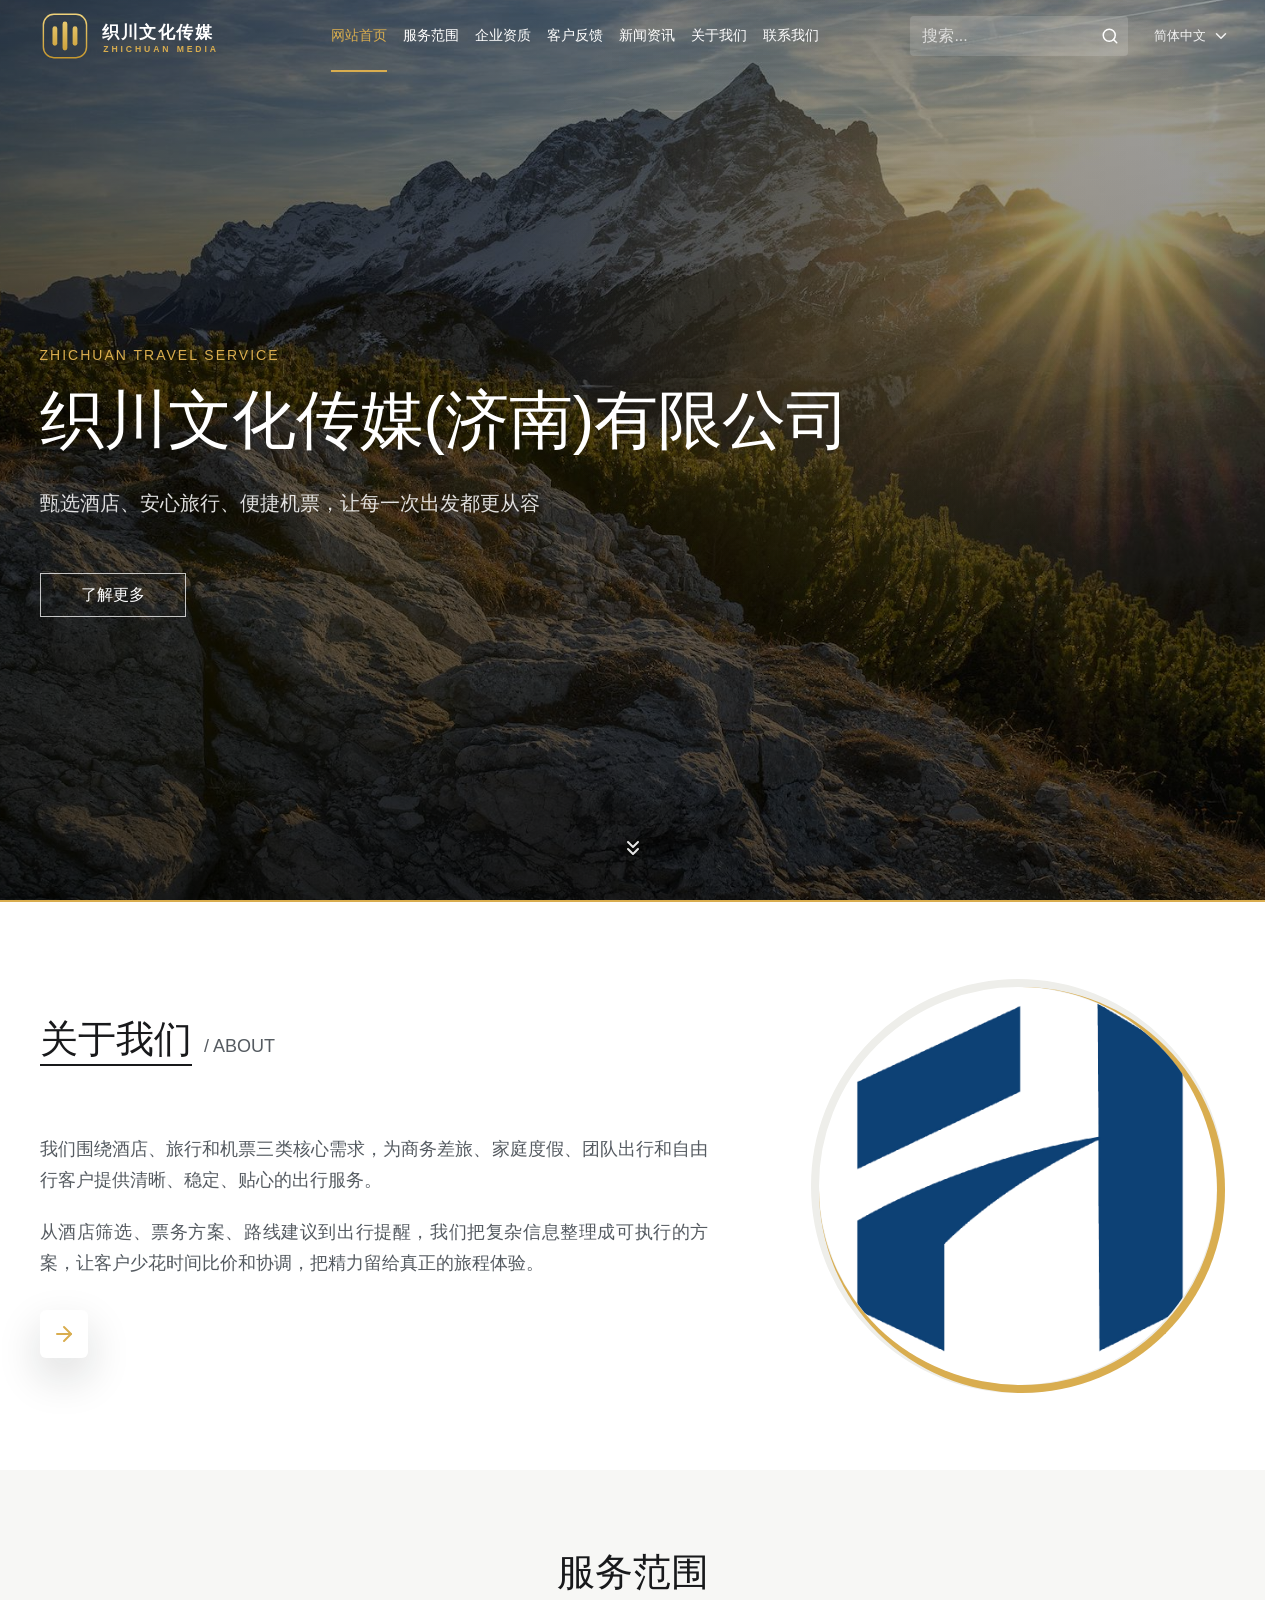
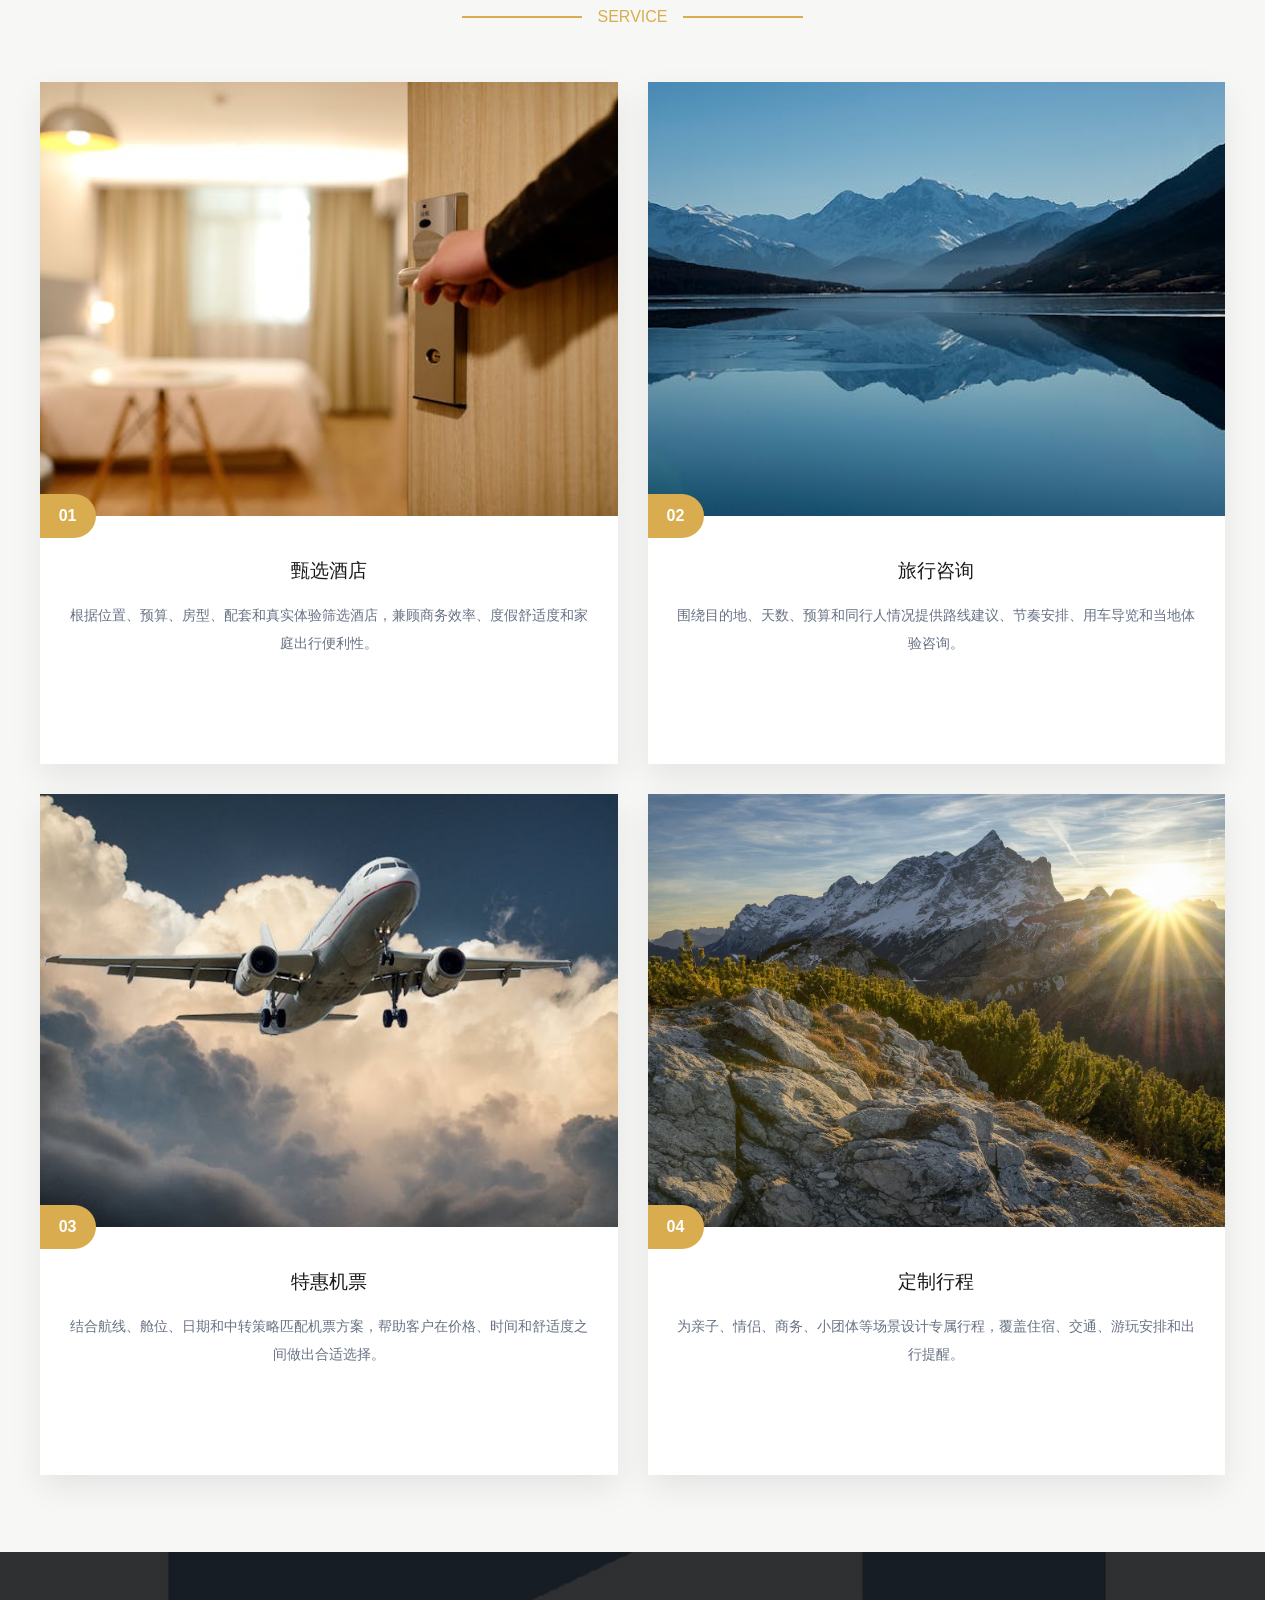
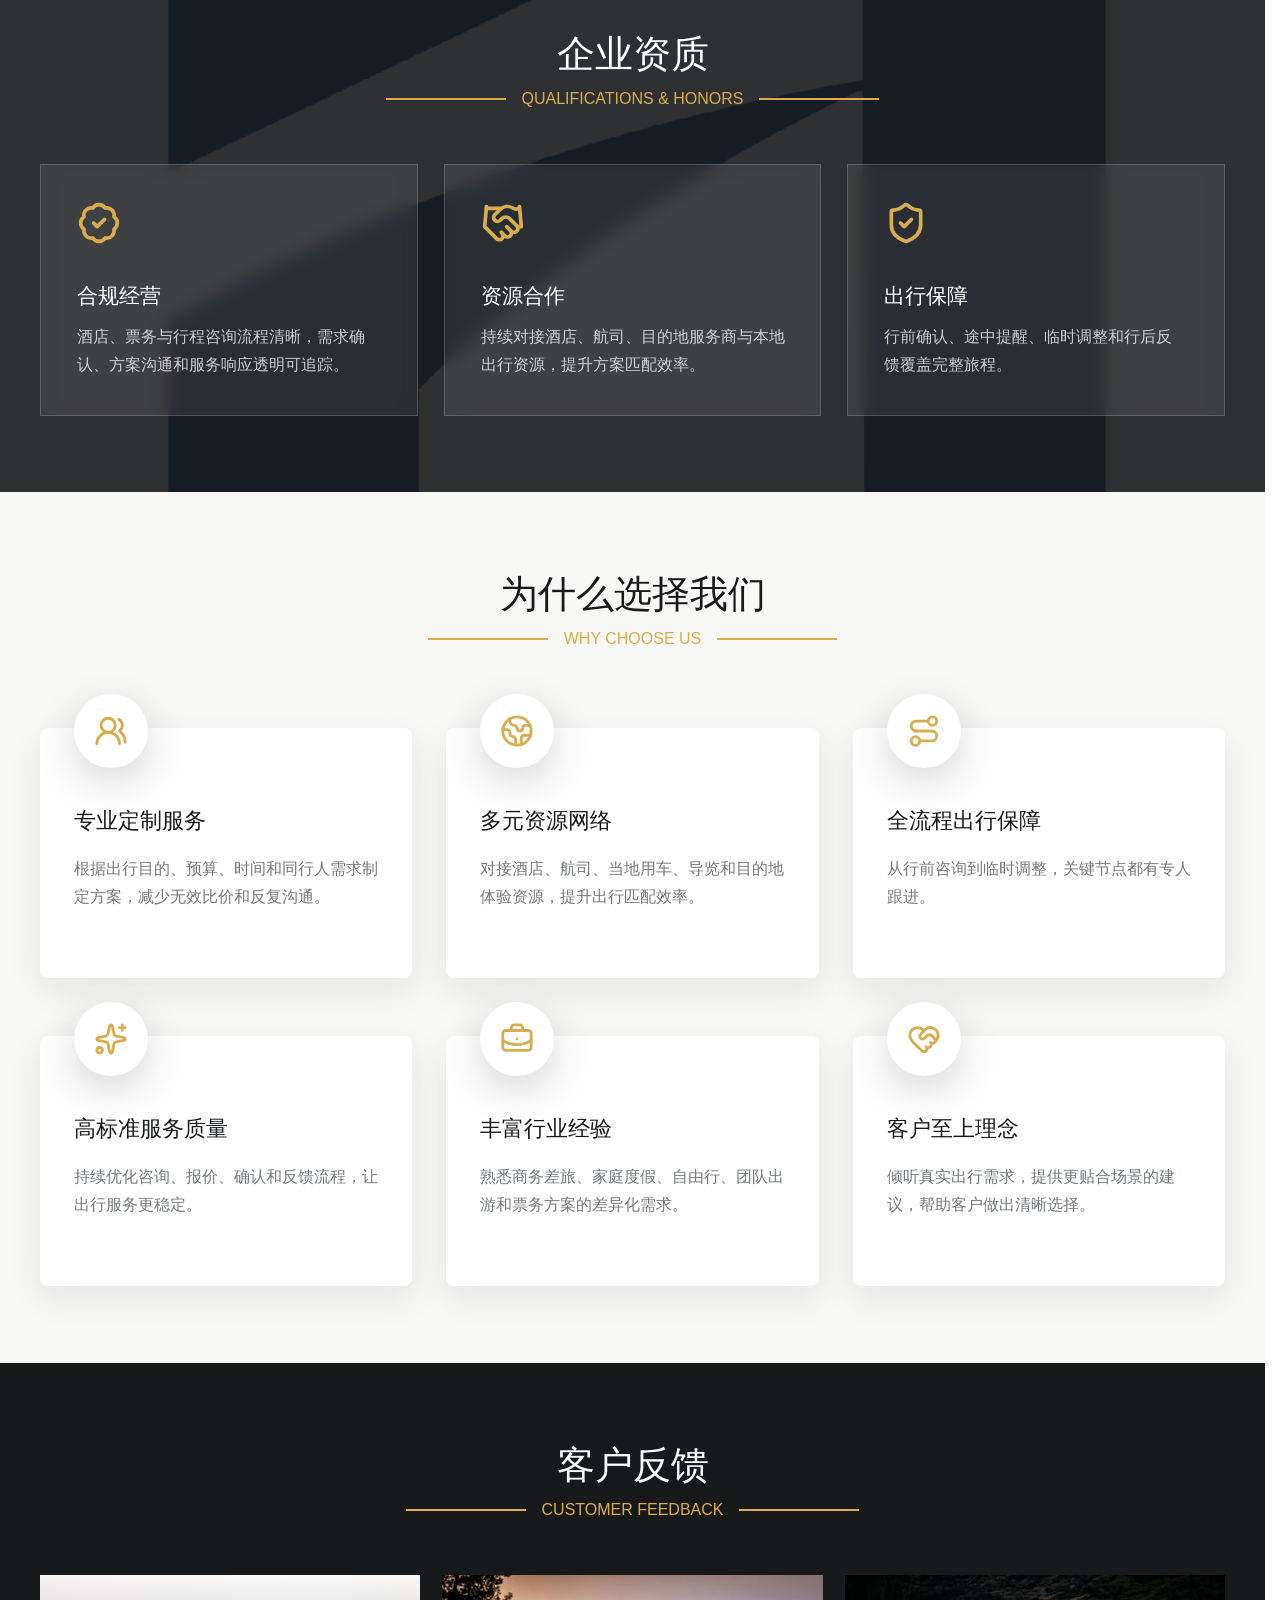
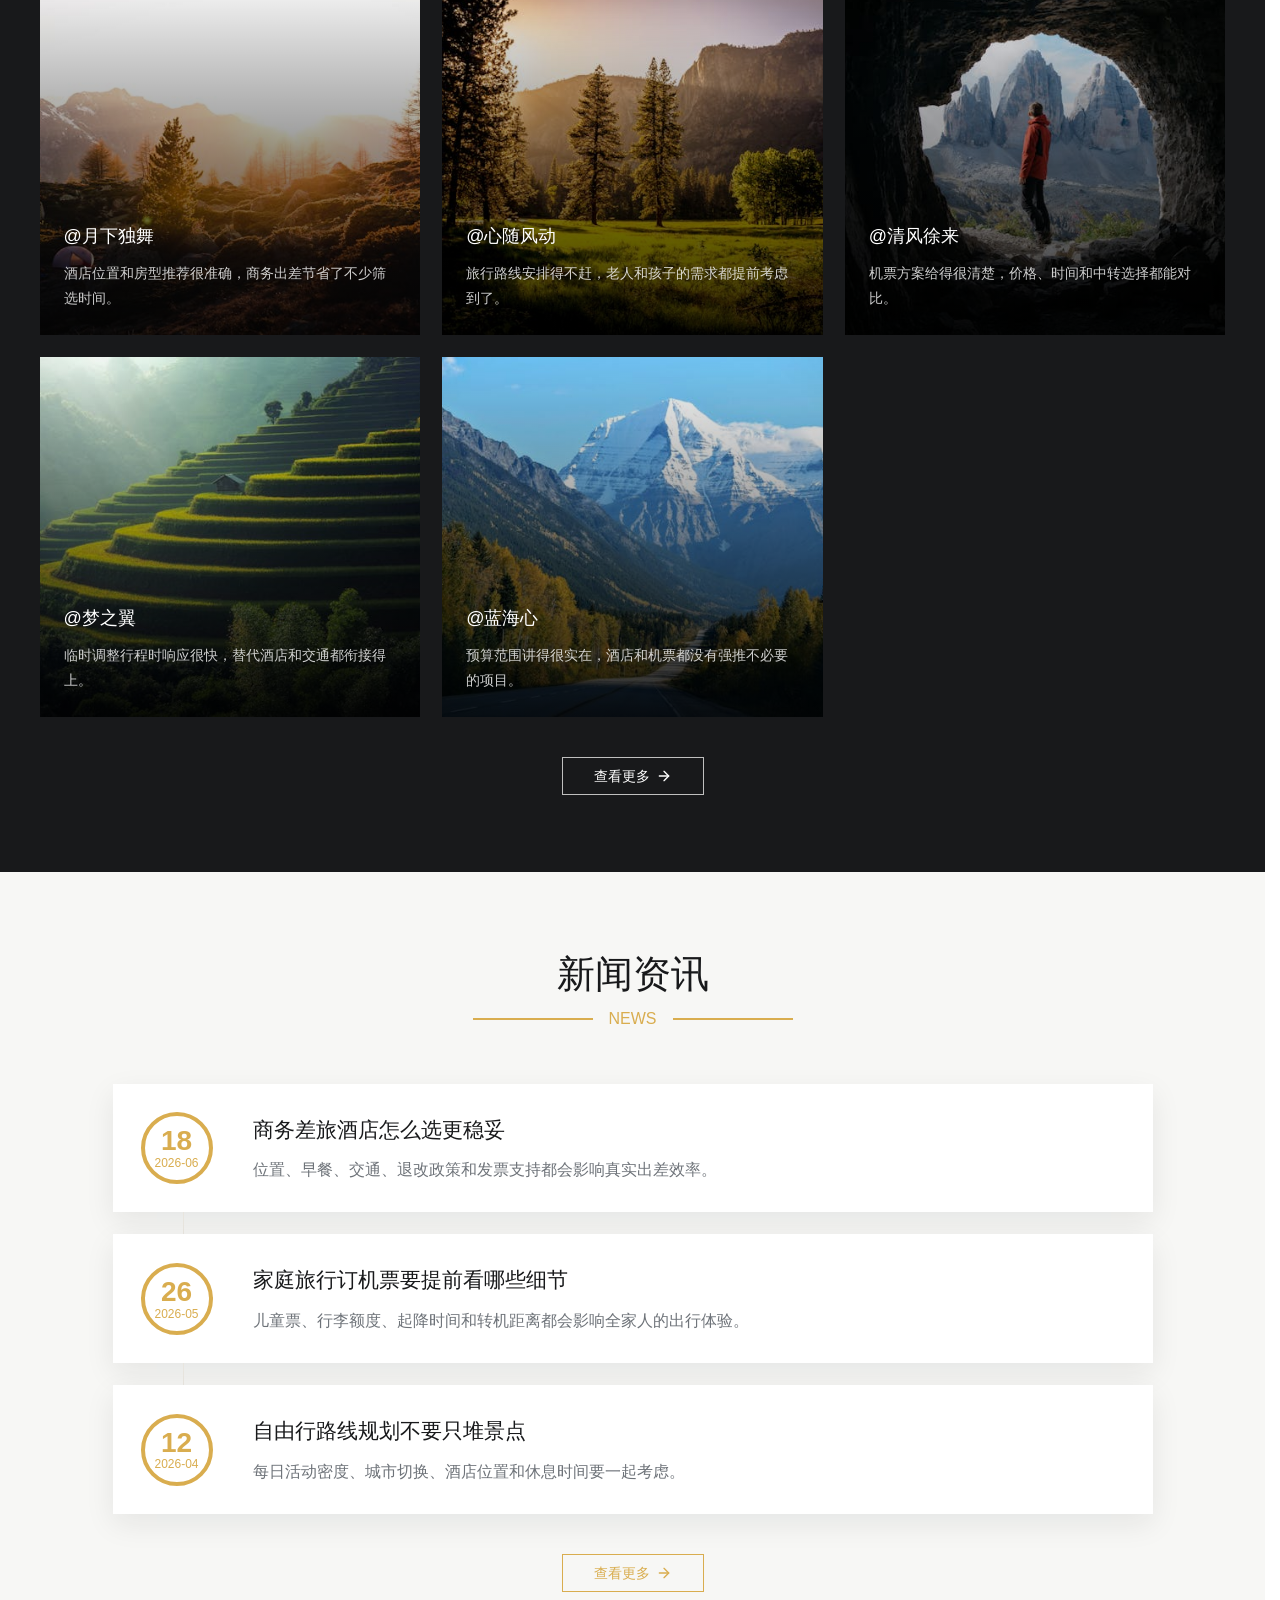
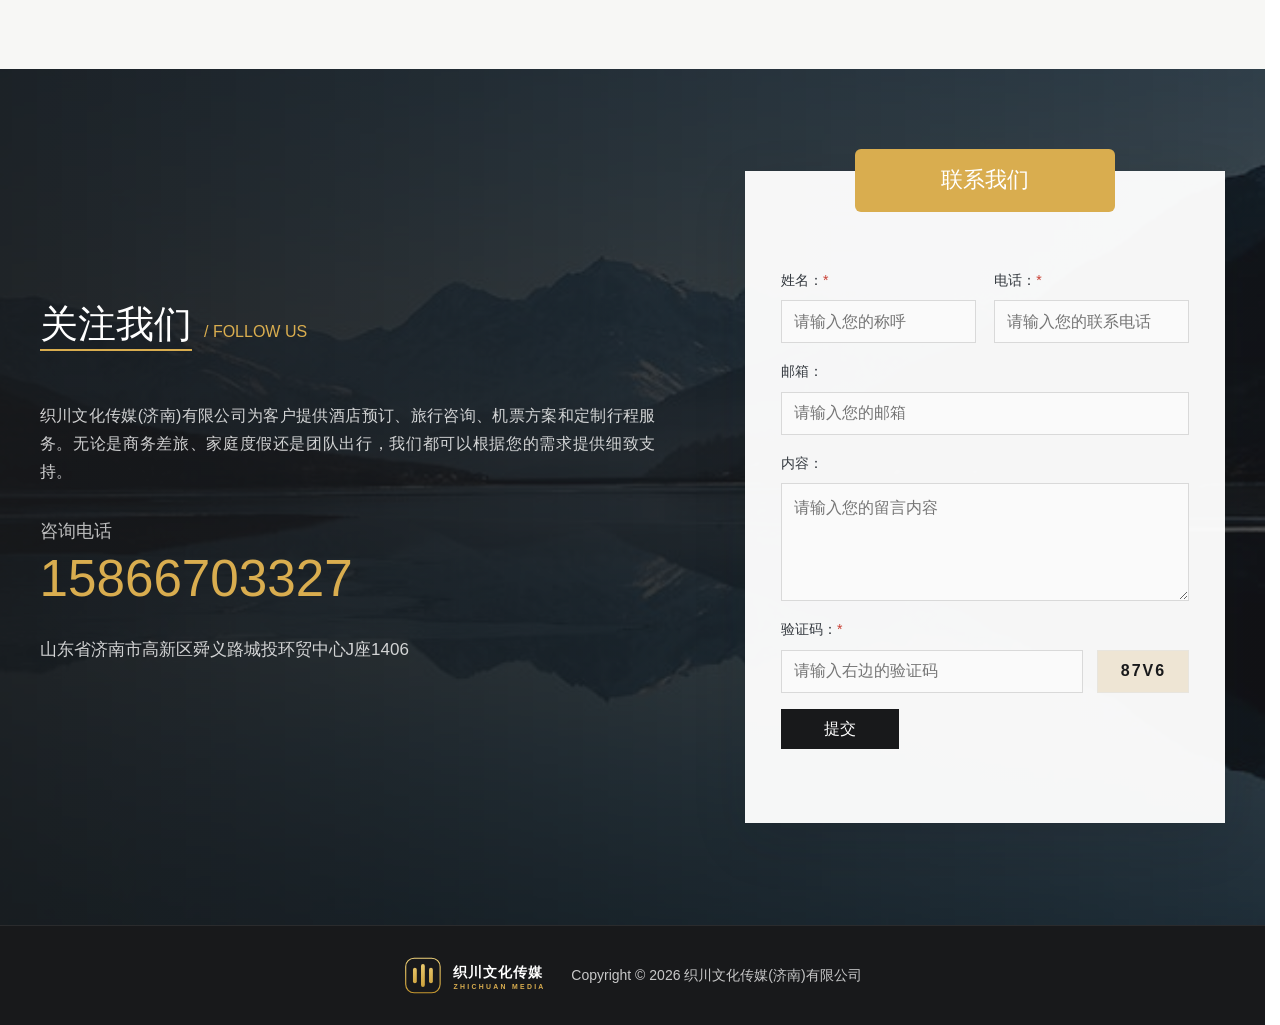
==== index.html @ e94e4790 "Deploy static travel site" ====
<!doctype html>
<html lang="zh-CN">
  <head>
    <meta charset="utf-8" />
    <meta name="viewport" content="width=device-width, initial-scale=1" />
    <title>织川文化传媒(济南)有限公司</title>
    <meta
      name="description"
      content="织川文化传媒(济南)有限公司静态展示页面，提供酒店预订、旅行咨询、机票服务和定制行程。"
    />    <link rel="icon" href="data:," />
    <link rel="stylesheet" href="styles.css" />
    <script src="assets/js/lucide.min.js" defer></script>
    <script src="i18n.js" defer></script>
    <script src="script.js" defer></script>
  </head>
  <body data-page="home">
    <header class="site-header" data-header>
      <div class="header-inner">
        <a class="brand" href="index.html" aria-label="织川文化传媒首页">
          <img class="brand-logo" src="logo.svg" alt="织川文化传媒" />
        </a>

        <button class="menu-toggle" type="button" aria-label="打开导航" aria-expanded="false" data-menu-toggle>
          <i data-lucide="menu"></i>
        </button>

        <nav class="primary-nav" data-nav>
          <a href="index.html" data-page-link="home">网站首页</a>
          <a href="service.html" data-page-link="service">服务范围</a>
          <a href="qualifications.html" data-page-link="qualifications">企业资质</a>
          <a href="feedback.html" data-page-link="feedback">客户反馈</a>
          <a href="news.html" data-page-link="news">新闻资讯</a>
          <a href="about.html" data-page-link="about">关于我们</a>
          <a href="contact.html" data-page-link="contact">联系我们</a>
        </nav>

        <form class="search-form" role="search">
          <input type="search" placeholder="搜索..." aria-label="搜索关键词" />
          <button type="submit" aria-label="搜索"><i data-lucide="search"></i></button>
        </form>

        <button class="language" type="button" aria-label="语言">
          <span>简体中文</span>
          <i data-lucide="chevron-down"></i>
        </button>
      </div>
    </header>

    <main id="top">
      <section class="hero" aria-label="织川文化传媒(济南)有限公司">
        <div class="hero-media"></div>
        <div class="hero-overlay"></div>
        <div class="hero-content">
          <p class="eyebrow">ZHICHUAN TRAVEL SERVICE</p>
          <h1>织川文化传媒(济南)有限公司</h1>
          <p class="hero-copy">甄选酒店、安心旅行、便捷机票，让每一次出发都更从容</p>
          <a class="hero-cta" href="about.html">了解更多</a>
        </div>
        <a class="scroll-cue" href="#about" aria-label="继续浏览"><i data-lucide="chevrons-down"></i></a>
      </section>

      <section class="section about-section" id="about">
        <div class="section-inner about-grid">
          <div class="about-copy reveal">
            <div class="section-title align-left">
              <h2>关于我们</h2>
              <p>/ ABOUT</p>
            </div>
            <p>
              我们围绕酒店、旅行和机票三类核心需求，为商务差旅、家庭度假、团队出行和自由行客户提供清晰、稳定、贴心的出行服务。
            </p>
            <p>
              从酒店筛选、票务方案、路线建议到出行提醒，我们把复杂信息整理成可执行的方案，让客户少花时间比价和协调，把精力留给真正的旅程体验。
            </p>
            <a class="round-link" href="about.html" aria-label="了解更多"><i data-lucide="arrow-right"></i></a>
          </div>
          <div class="about-image reveal">
            <img
              src="assets/img/about.png"
              alt="旅行目的地湖泊与山景"
            />
          </div>
        </div>
      </section>

      <section class="section service-section" id="service">
        <div class="section-inner">
          <div class="section-title reveal">
            <h2>服务范围</h2>
            <p><span>SERVICE</span></p>
          </div>

          <div class="service-grid">
            <article class="service-card reveal" data-href="service-hotel.html">
              <img
                src="assets/img/hotel.jpg"
                alt="高端酒店泳池"
              />
              <div class="service-body">
                <span>01</span>
                <h3>甄选酒店</h3>
                <p>根据位置、预算、房型、配套和真实体验筛选酒店，兼顾商务效率、度假舒适度和家庭出行便利性。</p>
              </div>
              <div class="service-hover">
                <strong>甄选酒店</strong>
                <em>了解更多</em>
              </div>
            </article>

            <article class="service-card reveal" data-href="service-travel.html">
              <img
                src="assets/img/travel.jpg"
                alt="公路旅行车辆与自然风光"
              />
              <div class="service-body">
                <span>02</span>
                <h3>旅行咨询</h3>
                <p>围绕目的地、天数、预算和同行人情况提供路线建议、节奏安排、用车导览和当地体验咨询。</p>
              </div>
              <div class="service-hover">
                <strong>旅行咨询</strong>
                <em>了解更多</em>
              </div>
            </article>

            <article class="service-card reveal" data-href="service-flight.html">
              <img
                src="assets/img/flight.jpg"
                alt="客机停靠机场"
              />
              <div class="service-body">
                <span>03</span>
                <h3>特惠机票</h3>
                <p>结合航线、舱位、日期和中转策略匹配机票方案，帮助客户在价格、时间和舒适度之间做出合适选择。</p>
              </div>
              <div class="service-hover">
                <strong>特惠机票</strong>
                <em>了解更多</em>
              </div>
            </article>

            <article class="service-card reveal" data-href="service-custom.html">
              <img
                src="assets/img/hero.jpg"
                alt="海岛度假海岸"
              />
              <div class="service-body">
                <span>04</span>
                <h3>定制行程</h3>
                <p>为亲子、情侣、商务、小团体等场景设计专属行程，覆盖住宿、交通、游玩安排和出行提醒。</p>
              </div>
              <div class="service-hover">
                <strong>定制行程</strong>
                <em>了解更多</em>
              </div>
            </article>
          </div>
        </div>
      </section>

      <section class="section honor-section" id="honor">
        <div class="section-inner">
          <div class="section-title reveal">
            <h2>企业资质</h2>
            <p><span>Qualifications & Honors</span></p>
          </div>
          <div class="honor-grid">
            <article class="honor-item reveal">
              <i data-lucide="badge-check"></i>
              <h3>合规经营</h3>
              <p>酒店、票务与行程咨询流程清晰，需求确认、方案沟通和服务响应透明可追踪。</p>
            </article>
            <article class="honor-item reveal">
              <i data-lucide="handshake"></i>
              <h3>资源合作</h3>
              <p>持续对接酒店、航司、目的地服务商与本地出行资源，提升方案匹配效率。</p>
            </article>
            <article class="honor-item reveal">
              <i data-lucide="shield-check"></i>
              <h3>出行保障</h3>
              <p>行前确认、途中提醒、临时调整和行后反馈覆盖完整旅程。</p>
            </article>
          </div>
        </div>
      </section>

      <section class="section why-section">
        <div class="section-inner">
          <div class="section-title reveal">
            <h2>为什么选择我们</h2>
            <p><span>WHY CHOOSE US</span></p>
          </div>

          <div class="why-grid">
            <article class="why-item reveal">
              <div class="why-icon"><i data-lucide="users-round"></i></div>
              <h3>专业定制服务</h3>
              <p>根据出行目的、预算、时间和同行人需求制定方案，减少无效比价和反复沟通。</p>
            </article>
            <article class="why-item reveal">
              <div class="why-icon"><i data-lucide="globe-2"></i></div>
              <h3>多元资源网络</h3>
              <p>对接酒店、航司、当地用车、导览和目的地体验资源，提升出行匹配效率。</p>
            </article>
            <article class="why-item reveal">
              <div class="why-icon"><i data-lucide="route"></i></div>
              <h3>全流程出行保障</h3>
              <p>从行前咨询到临时调整，关键节点都有专人跟进。</p>
            </article>
            <article class="why-item reveal">
              <div class="why-icon"><i data-lucide="sparkles"></i></div>
              <h3>高标准服务质量</h3>
              <p>持续优化咨询、报价、确认和反馈流程，让出行服务更稳定。</p>
            </article>
            <article class="why-item reveal">
              <div class="why-icon"><i data-lucide="briefcase-business"></i></div>
              <h3>丰富行业经验</h3>
              <p>熟悉商务差旅、家庭度假、自由行、团队出游和票务方案的差异化需求。</p>
            </article>
            <article class="why-item reveal">
              <div class="why-icon"><i data-lucide="heart-handshake"></i></div>
              <h3>客户至上理念</h3>
              <p>倾听真实出行需求，提供更贴合场景的建议，帮助客户做出清晰选择。</p>
            </article>
          </div>
        </div>
      </section>

      <section class="section feedback-section" id="feedback">
        <div class="section-title reveal">
          <h2>客户反馈</h2>
          <p><span>CUSTOMER FEEDBACK</span></p>
        </div>
        <div class="feedback-track" aria-label="客户反馈列表">
          <article class="feedback-card reveal">
            <img src="assets/img/feedback-1.jpg" alt="客户头像" />
            <h3>@月下独舞</h3>
            <p>酒店位置和房型推荐很准确，商务出差节省了不少筛选时间。</p>
          </article>
          <article class="feedback-card reveal">
            <img src="assets/img/feedback-2.jpg" alt="客户头像" />
            <h3>@心随风动</h3>
            <p>旅行路线安排得不赶，老人和孩子的需求都提前考虑到了。</p>
          </article>
          <article class="feedback-card reveal">
            <img src="assets/img/feedback-3.jpg" alt="客户头像" />
            <h3>@清风徐来</h3>
            <p>机票方案给得很清楚，价格、时间和中转选择都能对比。</p>
          </article>
          <article class="feedback-card reveal">
            <img src="assets/img/feedback-4.jpg" alt="客户头像" />
            <h3>@梦之翼</h3>
            <p>临时调整行程时响应很快，替代酒店和交通都衔接得上。</p>
          </article>
          <article class="feedback-card reveal">
            <img src="assets/img/feedback-5.jpg" alt="客户头像" />
            <h3>@蓝海心</h3>
            <p>预算范围讲得很实在，酒店和机票都没有强推不必要的项目。</p>
          </article>
        </div>
        <a class="more-button" href="feedback.html">查看更多 <i data-lucide="arrow-right"></i></a>
      </section>

      <section class="section news-section" id="news">
        <div class="section-inner">
          <div class="section-title reveal">
            <h2>新闻资讯</h2>
            <p><span>NEWS</span></p>
          </div>

          <div class="news-list">
            <article class="news-item reveal">
              <time datetime="2026-06-18"><strong>18</strong><span>2026-06</span></time>
              <div>
                <h3>商务差旅酒店怎么选更稳妥</h3>
                <p>位置、早餐、交通、退改政策和发票支持都会影响真实出差效率。</p>
              </div>
            </article>
            <article class="news-item reveal">
              <time datetime="2026-05-26"><strong>26</strong><span>2026-05</span></time>
              <div>
                <h3>家庭旅行订机票要提前看哪些细节</h3>
                <p>儿童票、行李额度、起降时间和转机距离都会影响全家人的出行体验。</p>
              </div>
            </article>
            <article class="news-item reveal">
              <time datetime="2026-04-12"><strong>12</strong><span>2026-04</span></time>
              <div>
                <h3>自由行路线规划不要只堆景点</h3>
                <p>每日活动密度、城市切换、酒店位置和休息时间要一起考虑。</p>
              </div>
            </article>
          </div>
          <a class="more-button color" href="news.html">查看更多 <i data-lucide="arrow-right"></i></a>
        </div>
      </section>

      <section class="contact-section" id="contact">
        <div class="contact-bg"></div>
        <div class="section-inner contact-grid">
          <div class="contact-copy reveal">
            <div class="section-title align-left">
              <h2>关注我们</h2>
              <p>/ FOLLOW US</p>
            </div>
            <p>
              织川文化传媒(济南)有限公司为客户提供酒店预订、旅行咨询、机票方案和定制行程服务。无论是商务差旅、家庭度假还是团队出行，我们都可以根据您的需求提供细致支持。
            </p>
            <div class="phone-box">
              <span>咨询电话</span>
              <strong>15866703327</strong>
            </div>
            <p class="address-line">山东省济南市高新区舜义路城投环贸中心J座1406</p>
          </div>

          <form class="contact-form reveal" data-contact-form>
            <h2>联系我们</h2>
            <div class="form-row">
              <label>
                <span>姓名：<em>*</em></span>
                <input name="name" type="text" placeholder="请输入您的称呼" required />
              </label>
              <label>
                <span>电话：<em>*</em></span>
                <input name="phone" type="tel" placeholder="请输入您的联系电话" required />
              </label>
            </div>
            <label>
              <span>邮箱：</span>
              <input name="email" type="email" placeholder="请输入您的邮箱" />
            </label>
            <label>
              <span>内容：</span>
              <textarea name="message" placeholder="请输入您的留言内容"></textarea>
            </label>
            <div class="verify-row">
              <label>
                <span>验证码：<em>*</em></span>
                <input name="code" type="text" placeholder="请输入右边的验证码" required />
              </label>
              <button class="code-chip" type="button" data-code>8K6P</button>
            </div>
            <button class="submit-button" type="submit">提交</button>
            <p class="form-note" data-form-note role="status" aria-live="polite"></p>
          </form>
        </div>
      </section>
    </main>

    <footer class="site-footer">
      <div class="footer-inner">
        <img class="footer-logo" src="logo.svg" alt="织川文化传媒" />
        <div>
          <p>Copyright © 2026 织川文化传媒(济南)有限公司</p>
        </div>
      </div>
    </footer>
  </body>
</html>
---- styles.css ----
:root {
  --ink: #18191b;
  --paper: #ffffff;
  --soft: #f7f7f5;
  --line: #e8e5de;
  --muted: #6e7379;
  --gold: #d9ad4f;
  --gold-dark: #b9892e;
  --shadow: 0 18px 50px rgba(18, 24, 31, 0.13);
  --max: 1440px;
  --header-height: 72px;
  --logo-width: 188px;
  --search-width: 220px;
  --search-height: 40px;
  --menu-size: 38px;
}

* {
  box-sizing: border-box;
}

html {
  scroll-behavior: smooth;
  /* Always reserve the scrollbar gutter so the fixed header keeps the same
     width whether a page scrolls or not — prevents the sideways "jump" when
     navigating between short and long pages. */
  scrollbar-gutter: stable;
}

body {
  margin: 0;
  color: var(--ink);
  background: var(--paper);
  font-family: Arial, "Microsoft YaHei", "PingFang SC", sans-serif;
  line-height: 1.75;
}

body.menu-open {
  overflow: hidden;
}

a {
  color: inherit;
  text-decoration: none;
}

button,
input,
textarea {
  font: inherit;
}

button {
  cursor: pointer;
}

img {
  display: block;
  max-width: 100%;
}

.site-header {
  position: fixed;
  inset: 0 0 auto;
  z-index: 20;
  background: rgba(24, 25, 27, 0);
  transition: background 0.25s ease, box-shadow 0.25s ease;
}

.site-header.scrolled,
.site-header.menu-active {
  background: var(--ink);
  box-shadow: 0 12px 28px rgba(0, 0, 0, 0.18);
}

.subpage .site-header {
  background: var(--ink);
}

.header-inner {
  width: min(93.75%, var(--max));
  height: var(--header-height);
  margin: 0 auto;
  display: flex;
  align-items: center;
  gap: 24px;
}

.brand {
  min-width: calc(var(--logo-width) + 12px);
  display: inline-flex;
  align-items: center;
  color: var(--paper);
}

.brand-logo {
  width: var(--logo-width);
  height: auto;
  aspect-ratio: 196 / 56;
  display: block;
}

.brand-mark,
.footer-brand {
  width: 48px;
  height: 48px;
  display: grid;
  place-items: center;
  color: var(--ink);
  background: var(--gold);
  border-radius: 50%;
  font-weight: 800;
  letter-spacing: 0;
}

.brand-text {
  display: grid;
  line-height: 1.2;
}

.brand-text strong {
  font-size: 18px;
  font-weight: 600;
}

.brand-text small {
  color: rgba(255, 255, 255, 0.64);
  font-size: 11px;
  letter-spacing: 1.2px;
}

.primary-nav {
  flex: 1;
  display: flex;
  justify-content: center;
  gap: clamp(12px, 2vw, 34px);
  color: var(--paper);
  font-size: 14px;
  white-space: nowrap;
}

.primary-nav a,
.primary-nav .nav-item {
  display: inline-flex;
  align-items: center;
  height: var(--header-height);
}

.primary-nav a {
  border-bottom: 2px solid transparent;
  transition: color 0.2s ease, border-color 0.2s ease;
}

.primary-nav .nav-item {
  position: relative;
}

.primary-nav a:hover,
.primary-nav a.active {
  color: var(--gold);
  border-color: var(--gold);
}

.primary-nav .submenu {
  position: absolute;
  left: 50%;
  top: 100%;
  min-width: 118px;
  display: grid;
  visibility: hidden;
  opacity: 0;
  transform: translate(-50%, 10px);
  background: var(--ink);
  box-shadow: 0 12px 24px rgba(0, 0, 0, 0.22);
  transition: opacity 0.2s ease, transform 0.2s ease, visibility 0.2s ease;
}

.primary-nav .submenu a {
  height: auto;
  display: block;
  padding: 10px 14px;
  color: var(--paper);
  border: 0;
  text-align: center;
  font-size: 14px;
}

.primary-nav .submenu a:hover {
  color: var(--paper);
  background: var(--gold);
}

.primary-nav .has-submenu:hover .submenu {
  visibility: visible;
  opacity: 1;
  transform: translate(-50%, 0);
}

.search-form {
  width: min(var(--search-width), 17vw);
  min-width: 160px;
  height: var(--search-height);
  display: flex;
  align-items: center;
  border-radius: 4px;
  background: rgba(255, 255, 255, 0.15);
  overflow: hidden;
}

.search-form input {
  min-width: 0;
  width: 100%;
  height: 100%;
  border: 0;
  color: var(--paper);
  background: transparent;
  padding: 0 12px;
  outline: 0;
}

.search-form input::placeholder {
  color: rgba(255, 255, 255, 0.7);
}

.search-form button,
.menu-toggle,
.language {
  border: 0;
  color: var(--paper);
  background: transparent;
}

.search-form button {
  width: 42px;
  height: var(--search-height);
  display: grid;
  place-items: center;
}

.search-form svg,
.language svg,
.menu-toggle svg {
  width: 18px;
  height: 18px;
}

/* Reserve icon space before lucide swaps the <i> placeholders for <svg>,
   so the header does not reflow while icons render. */
.search-form i[data-lucide],
.language i[data-lucide],
.menu-toggle i[data-lucide] {
  display: inline-block;
  width: 18px;
  height: 18px;
}

.language {
  height: var(--search-height);
  display: inline-flex;
  align-items: center;
  gap: 6px;
  padding: 0 10px;
  color: rgba(255, 255, 255, 0.9);
  font-size: 13px;
}

.language-wrap {
  position: relative;
  height: var(--search-height);
  display: inline-flex;
  align-items: center;
}

.language-menu {
  position: absolute;
  top: calc(100% + 10px);
  right: 0;
  min-width: 148px;
  display: grid;
  visibility: hidden;
  opacity: 0;
  transform: translateY(8px);
  overflow: hidden;
  background: var(--ink);
  border: 1px solid rgba(255, 255, 255, 0.12);
  box-shadow: 0 14px 28px rgba(0, 0, 0, 0.28);
  transition: opacity 0.2s ease, transform 0.2s ease, visibility 0.2s ease;
}

.language-wrap.open .language-menu {
  visibility: visible;
  opacity: 1;
  transform: translateY(0);
}

.language-option {
  border: 0;
  padding: 10px 14px;
  color: var(--paper);
  background: transparent;
  text-align: left;
  font-size: 13px;
}

.language-option:hover,
.language-option.active {
  color: var(--paper);
  background: var(--gold);
}

.menu-toggle {
  display: none;
  width: var(--menu-size);
  height: var(--menu-size);
  margin-left: auto;
  place-items: center;
  border-radius: 4px;
  background: var(--gold);
}

.hero {
  position: relative;
  min-height: 760px;
  height: 100vh;
  overflow: hidden;
  color: var(--paper);
  display: grid;
  align-items: center;
}

.hero-media,
.hero-overlay {
  position: absolute;
  inset: 0;
}

.hero-media {
  background:
    linear-gradient(90deg, rgba(0, 0, 0, 0.28), rgba(0, 0, 0, 0.03)),
    url("assets/img/hero.jpg")
      center / cover no-repeat;
  transform: scale(1.03);
  animation: heroDrift 14s ease-in-out infinite alternate;
}

.hero-overlay {
  background:
    radial-gradient(circle at 70% 30%, rgba(217, 173, 79, 0.18), transparent 34%),
    linear-gradient(180deg, rgba(0, 0, 0, 0.32), rgba(0, 0, 0, 0.58));
}

.hero-content {
  position: relative;
  z-index: 2;
  width: min(93.75%, var(--max));
  margin: 0 auto;
  padding-top: 60px;
}

.eyebrow {
  margin: 0 0 18px;
  color: var(--gold);
  font-size: 14px;
  letter-spacing: 2px;
  text-transform: uppercase;
}

.hero h1 {
  max-width: 840px;
  margin: 0;
  font-size: clamp(42px, 5vw, 82px);
  line-height: 1.12;
  font-weight: 500;
  letter-spacing: 0;
}

.hero-copy {
  max-width: 680px;
  margin: 28px 0 0;
  color: rgba(255, 255, 255, 0.86);
  font-size: clamp(16px, 1.6vw, 24px);
}

.hero-cta {
  width: 146px;
  height: 44px;
  margin-top: 52px;
  display: inline-flex;
  align-items: center;
  justify-content: center;
  color: var(--paper);
  border: 1px solid rgba(255, 255, 255, 0.75);
  transition: background 0.2s ease, color 0.2s ease, border-color 0.2s ease;
}

.hero-cta:hover {
  color: var(--ink);
  background: var(--paper);
  border-color: var(--paper);
}

.scroll-cue {
  position: absolute;
  z-index: 3;
  left: 50%;
  bottom: 24px;
  display: grid;
  place-items: center;
  width: 36px;
  height: 56px;
  color: rgba(255, 255, 255, 0.9);
  transform: translateX(-50%);
  animation: nudge 1.8s ease-in-out infinite;
}

.section {
  position: relative;
  padding: clamp(64px, 6vw, 104px) 0;
  overflow: hidden;
  background: var(--paper);
}

.section:nth-of-type(odd) {
  background: var(--soft);
}

.section-inner {
  width: min(93.75%, var(--max));
  margin: 0 auto;
}

.section-title {
  margin-bottom: clamp(32px, 4vw, 58px);
  text-align: center;
}

.section-title h2 {
  margin: 0;
  font-size: clamp(26px, 3vw, 40px);
  line-height: 1.3;
  font-weight: 400;
  letter-spacing: 0;
}

.section-title p {
  margin: 2px 0 0;
  color: var(--gold);
  font-size: 16px;
  text-transform: uppercase;
}

.section-title span {
  position: relative;
  display: inline-flex;
  align-items: center;
  gap: 16px;
}

.section-title span::before,
.section-title span::after {
  content: "";
  width: min(10vw, 120px);
  height: 2px;
  background: var(--gold);
}

.section-title.align-left {
  text-align: left;
}

.section-title.align-left h2 {
  display: inline-block;
  border-bottom: 2px solid var(--ink);
}

.section-title.align-left p {
  display: inline-block;
  margin-left: 8px;
}

.about-section {
  border-top: 2px solid var(--gold);
}

.about-grid {
  display: grid;
  grid-template-columns: minmax(0, 1fr) minmax(320px, 0.62fr);
  gap: clamp(42px, 8vw, 132px);
  align-items: center;
}

.about-copy p {
  max-width: 760px;
  margin: 0 0 20px;
  color: #555b61;
  font-size: 18px;
  text-align: justify;
}

.round-link {
  width: 48px;
  height: 48px;
  margin-top: 30px;
  display: grid;
  place-items: center;
  color: var(--gold);
  background: var(--paper);
  border-radius: 6px;
  box-shadow: 0 18px 44px rgba(20, 22, 24, 0.16);
  transition: transform 0.2s ease, color 0.2s ease;
}

.round-link:hover {
  color: var(--ink);
  transform: translateX(4px);
}

.about-image {
  position: relative;
  border: 8px solid #eeeeea;
  border-radius: 50%;
  aspect-ratio: 1;
}

.about-image::after {
  content: "";
  position: absolute;
  right: -8px;
  bottom: -8px;
  width: 100%;
  height: 100%;
  border-right: 8px solid var(--gold);
  border-bottom: 8px solid var(--gold);
  border-radius: 50%;
  transition: transform 0.4s ease;
}

.about-image:hover::after {
  transform: rotate(180deg);
}

.about-image img {
  position: relative;
  z-index: 1;
  width: 100%;
  height: 100%;
  object-fit: cover;
  border-radius: 50%;
}

.service-grid {
  display: grid;
  grid-template-columns: repeat(4, minmax(0, 1fr));
  gap: 30px;
}

.service-card {
  position: relative;
  min-height: 100%;
  overflow: hidden;
  background: var(--paper);
  box-shadow: 0 12px 30px rgba(19, 22, 26, 0.08);
}

[data-href] {
  cursor: pointer;
}

.service-card img {
  width: 100%;
  aspect-ratio: 4 / 3;
  object-fit: cover;
  transition: transform 0.45s ease;
}

.service-body {
  position: relative;
  min-height: 248px;
  padding: 38px 28px 30px;
}

.service-body span {
  position: absolute;
  top: -22px;
  left: 0;
  width: 56px;
  height: 44px;
  display: grid;
  place-items: center;
  color: var(--paper);
  background: var(--gold);
  border-radius: 0 22px 22px 0;
  font-weight: 700;
}

.service-body h3 {
  margin: 0 0 14px;
  text-align: center;
  font-size: 19px;
  font-weight: 500;
}

.service-body p {
  margin: 0;
  color: #687284;
  font-size: 14px;
  line-height: 2;
  text-align: center;
}

.service-hover {
  position: absolute;
  inset: 0;
  z-index: 2;
  display: grid;
  place-items: center;
  align-content: center;
  gap: 22px;
  color: var(--paper);
  background: rgba(217, 173, 79, 0.93);
  opacity: 0;
  transform: scale(1.06);
  transition: opacity 0.25s ease, transform 0.25s ease;
}

.service-hover::after {
  content: "";
  position: absolute;
  inset: 30px;
  border: 1px solid rgba(255, 255, 255, 0.65);
}

.service-hover strong {
  position: relative;
  z-index: 1;
  font-size: 20px;
  font-weight: 500;
}

.service-hover em {
  position: relative;
  z-index: 1;
  width: 118px;
  height: 34px;
  display: grid;
  place-items: center;
  border: 1px solid rgba(255, 255, 255, 0.85);
  font-style: normal;
  font-size: 14px;
}

.service-card:hover img {
  transform: scale(1.06);
}

.service-card:hover .service-hover {
  opacity: 1;
  transform: scale(1);
}

.cms-breadcrumb {
  margin-top: var(--header-height);
  padding: 15px 0;
  background: #f6f6f6;
  border-bottom: 1px solid var(--line);
  color: #74787c;
  font-size: 14px;
}

.cms-breadcrumb a:hover {
  color: var(--gold);
}

.cms-wrapper {
  padding: clamp(46px, 5vw, 78px) 0;
  background: var(--paper);
}

.cms-title {
  margin: 0 0 34px;
  text-align: left;
  font-size: 36px;
  line-height: 1.4;
  font-weight: 400;
}

.cms-title h1,
.cms-title h2 {
  display: inline-block;
  margin: 0;
  border-bottom: 2px solid var(--ink);
  font-size: inherit;
  font-weight: inherit;
}

.cms-title span {
  color: var(--gold);
  font-size: 18px;
  vertical-align: bottom;
}

.service-list-grid {
  width: min(100%, 1060px);
  display: grid;
  grid-template-columns: repeat(2, minmax(0, 1fr));
  gap: 34px 5%;
  margin: 0 auto;
}

.service-list-grid .service-card:nth-child(odd) {
  transform: translateY(-14px);
}

.service-list-grid .service-card {
  border-radius: 12px;
  background: #f9f9f9;
}

.service-list-grid .service-card img {
  aspect-ratio: 16 / 9;
}

.service-list-grid .service-body {
  min-height: 188px;
  padding: 32px 30px 26px;
}

.service-list-grid .service-body h3 {
  margin-bottom: 10px;
  font-size: 18px;
}

.service-list-grid .service-body p {
  line-height: 1.85;
  font-size: 14px;
}

.service-list-grid .service-hover::after {
  border-radius: 8px;
}

.pagination {
  display: flex;
  justify-content: center;
  gap: 6px;
  margin-top: 50px;
}

.pagination a {
  padding: 8px 12px;
  border: 1px solid #d8d8d8;
  border-radius: 3px;
  color: #333;
  background: var(--paper);
  font-size: 12px;
}

.pagination a.current,
.pagination a:hover {
  color: var(--paper);
  background: #333;
  border-color: #333;
}

.service-detail-layout {
  display: grid;
  grid-template-columns: 250px minmax(0, 1fr);
  gap: 54px;
  align-items: start;
}

.side-menu {
  overflow: hidden;
  background: #f9f9f9;
  border-radius: 14px;
}

.side-menu h2 {
  margin: 0;
  padding: 18px 24px;
  color: var(--paper);
  background: var(--ink);
  font-size: 22px;
  font-weight: 400;
}

.side-menu a {
  display: block;
  padding: 14px 24px;
  color: #555;
  border-bottom: 1px solid var(--line);
}

.side-menu a.active,
.side-menu a:hover {
  color: var(--paper);
  background: var(--gold);
}

.entry-page {
  min-width: 0;
  color: #333;
}

.entry-page h1 {
  margin: 0 0 18px;
  padding-bottom: 18px;
  border-bottom: 1px solid var(--line);
  font-size: 32px;
  font-weight: 400;
}

.entry-page .meta {
  margin-bottom: 24px;
  color: #888;
  font-size: 14px;
}

.entry-page img {
  width: 100%;
  max-height: 440px;
  object-fit: cover;
  margin-bottom: 26px;
}

.entry-page p {
  margin: 0 0 18px;
  color: #555;
  font-size: 17px;
  line-height: 2;
  text-align: justify;
}

.entry-page ul {
  margin: 0 0 22px;
  padding: 0;
}

.entry-page li {
  list-style: none;
  margin-bottom: 10px;
  padding-left: 22px;
  position: relative;
  color: #555;
}

.entry-page li::before {
  content: "";
  position: absolute;
  left: 0;
  top: 0.85em;
  width: 6px;
  height: 6px;
  border-radius: 50%;
  background: var(--gold);
}

.search-result-list {
  display: grid;
  gap: 18px;
}

.search-result {
  display: block;
  padding: 24px;
  background: var(--paper);
  border: 1px solid var(--line);
}

.search-result h2 {
  margin: 0 0 8px;
  font-size: 21px;
  font-weight: 400;
}

.search-result p {
  margin: 0;
  color: var(--muted);
}

.honor-section {
  color: var(--paper);
  background:
    linear-gradient(0deg, rgba(24, 25, 27, 0.9), rgba(24, 25, 27, 0.9)),
    url("assets/img/about.png")
      center / cover no-repeat;
}

.honor-section .section-title h2 {
  color: var(--paper);
}

.honor-grid {
  display: grid;
  grid-template-columns: repeat(3, minmax(0, 1fr));
  gap: 26px;
}

.honor-item {
  min-height: 220px;
  padding: 36px;
  border: 1px solid rgba(255, 255, 255, 0.18);
  background: rgba(255, 255, 255, 0.08);
  backdrop-filter: blur(8px);
}

.honor-item svg {
  width: 44px;
  height: 44px;
  color: var(--gold);
}

.honor-item h3 {
  margin: 24px 0 8px;
  font-size: 21px;
  font-weight: 500;
}

.honor-item p {
  margin: 0;
  color: rgba(255, 255, 255, 0.76);
}

.why-grid {
  display: grid;
  grid-template-columns: repeat(3, minmax(0, 1fr));
  gap: 58px 34px;
  padding-top: 24px;
}

.why-item {
  position: relative;
  min-height: 250px;
  padding: 74px 34px 34px;
  background: var(--paper);
  border-radius: 8px;
  box-shadow: 0 12px 34px rgba(23, 27, 31, 0.08);
  transition: color 0.25s ease, transform 0.25s ease;
}

.why-item::before {
  content: "";
  position: absolute;
  inset: 0 auto 0 0;
  width: 0;
  border-radius: 8px;
  background: var(--gold);
  transition: width 0.28s ease;
}

.why-item > * {
  position: relative;
  z-index: 1;
}

.why-icon {
  position: absolute;
  top: -34px;
  left: 34px;
  width: 74px;
  height: 74px;
  display: grid;
  place-items: center;
  color: var(--gold);
  background: var(--paper);
  border-radius: 50%;
  box-shadow: 0 14px 42px rgba(0, 0, 0, 0.16);
}

.why-icon svg {
  width: 34px;
  height: 34px;
}

.why-item h3 {
  margin: 0 0 14px;
  font-size: 22px;
  font-weight: 500;
}

.why-item p {
  margin: 0;
  color: #74787c;
  transition: color 0.25s ease;
}

.why-item:hover {
  color: var(--paper);
  transform: translateY(-4px);
}

.why-item:hover::before {
  width: 100%;
}

.why-item:hover p {
  color: rgba(255, 255, 255, 0.92);
}

.feedback-section {
  background: var(--ink);
  color: var(--paper);
}

.feedback-section .section-title h2 {
  color: var(--paper);
}

.feedback-track {
  width: min(100%, 1760px);
  margin: 0 auto;
  padding: 0 3.125%;
  display: grid;
  grid-template-columns: repeat(5, minmax(220px, 1fr));
  gap: 22px;
}

.feedback-card {
  position: relative;
  overflow: hidden;
  min-height: 360px;
  display: grid;
  align-content: end;
  padding: 24px;
  background: #101114;
}

.feedback-card::before {
  content: "";
  position: absolute;
  inset: 0;
  z-index: 1;
  background: linear-gradient(180deg, rgba(0, 0, 0, 0.02), rgba(0, 0, 0, 0.82));
}

.feedback-card img {
  position: absolute;
  inset: 0;
  width: 100%;
  height: 100%;
  object-fit: cover;
  transition: transform 0.4s ease;
}

.feedback-card h3,
.feedback-card p {
  position: relative;
  z-index: 2;
}

.feedback-card h3 {
  margin: 0 0 8px;
  font-size: 18px;
  font-weight: 500;
}

.feedback-card p {
  margin: 0;
  color: rgba(255, 255, 255, 0.8);
  font-size: 14px;
  line-height: 1.8;
}

.feedback-card:hover img {
  transform: scale(1.06);
}

.more-button {
  width: 142px;
  height: 38px;
  margin: 40px auto 0;
  display: flex;
  align-items: center;
  justify-content: center;
  gap: 6px;
  color: var(--paper);
  border: 1px solid rgba(255, 255, 255, 0.72);
  font-size: 14px;
  transition: background 0.2s ease, color 0.2s ease, border-color 0.2s ease;
}

.more-button svg {
  width: 16px;
  height: 16px;
}

.more-button:hover {
  color: var(--ink);
  background: var(--paper);
}

.more-button.color {
  color: var(--gold);
  border-color: var(--gold);
}

.more-button.color:hover {
  color: var(--paper);
  background: var(--gold);
}

.news-list {
  display: grid;
  gap: 22px;
  max-width: 1040px;
  margin: 0 auto;
}

.news-item {
  position: relative;
  display: grid;
  grid-template-columns: 86px minmax(0, 1fr);
  gap: 26px;
  align-items: center;
  padding: 28px;
  background: var(--paper);
  box-shadow: 0 10px 28px rgba(23, 27, 31, 0.08);
}

.news-item::before {
  content: "";
  position: absolute;
  left: 70px;
  top: 100%;
  width: 1px;
  height: 22px;
  background: var(--line);
}

.news-item:last-child::before {
  display: none;
}

.news-item time {
  width: 72px;
  height: 72px;
  display: grid;
  place-items: center;
  align-content: center;
  border: 4px solid var(--gold);
  border-radius: 50%;
  color: var(--gold);
  line-height: 1.1;
}

.news-item time strong {
  font-size: 28px;
}

.news-item time span {
  font-size: 12px;
}

.news-item h3 {
  margin: 0 0 8px;
  font-size: 21px;
  font-weight: 500;
}

.news-item p {
  margin: 0;
  color: var(--muted);
}

.contact-section {
  position: relative;
  padding: clamp(70px, 8vw, 118px) 0;
  overflow: hidden;
  color: var(--paper);
}

.contact-bg {
  position: absolute;
  inset: 0;
  background:
    linear-gradient(90deg, rgba(24, 25, 27, 0.92), rgba(24, 25, 27, 0.72)),
    url("assets/img/travel.jpg")
      center / cover no-repeat;
}

.contact-grid {
  position: relative;
  z-index: 1;
  display: grid;
  grid-template-columns: minmax(0, 1fr) minmax(420px, 0.78fr);
  gap: clamp(36px, 7vw, 110px);
  align-items: center;
}

.contact-copy .section-title h2 {
  color: var(--paper);
  border-bottom-color: var(--gold);
}

.contact-copy > p {
  max-width: 720px;
  margin: 0 0 30px;
  color: rgba(255, 255, 255, 0.8);
  text-align: justify;
}

.phone-box {
  margin-bottom: 26px;
}

.phone-box span {
  display: block;
  color: rgba(255, 255, 255, 0.72);
  font-size: 18px;
}

.phone-box strong {
  display: block;
  color: var(--gold);
  font-size: clamp(34px, 4vw, 56px);
  line-height: 1.2;
  font-weight: 500;
}

.address-line {
  margin-top: -10px;
  margin-bottom: 26px;
  color: rgba(255, 255, 255, 0.84);
  font-size: 17px;
}

.contact-form {
  padding: 0 36px 36px;
  background: rgba(255, 255, 255, 0.96);
  color: var(--ink);
  box-shadow: var(--shadow);
}

.contact-form h2 {
  width: min(260px, 72%);
  margin: 0 auto 34px;
  transform: translateY(-22px);
  padding: 12px 20px;
  text-align: center;
  color: var(--paper);
  background: var(--gold);
  border-radius: 6px;
  font-size: 22px;
  font-weight: 500;
}

.form-row {
  display: grid;
  grid-template-columns: 1fr 1fr;
  gap: 18px;
}

.contact-form label {
  display: grid;
  gap: 8px;
  margin-bottom: 16px;
}

.contact-form span {
  color: #33383e;
  font-size: 14px;
}

.contact-form em {
  color: #c94035;
  font-style: normal;
}

.contact-form input,
.contact-form textarea {
  width: 100%;
  border: 1px solid #d9d9d9;
  background: #fafafa;
  color: var(--ink);
  outline: none;
  padding: 10px 12px;
  transition: border-color 0.2s ease, box-shadow 0.2s ease;
}

.contact-form input {
  height: 43px;
}

.contact-form textarea {
  min-height: 118px;
  resize: vertical;
}

.contact-form input:focus,
.contact-form textarea:focus {
  border-color: var(--gold);
  box-shadow: 0 0 0 3px rgba(217, 173, 79, 0.15);
}

.verify-row {
  display: grid;
  grid-template-columns: minmax(0, 1fr) 92px;
  gap: 14px;
  align-items: end;
}

.code-chip {
  height: 43px;
  margin-bottom: 16px;
  border: 1px solid var(--line);
  color: var(--ink);
  background: #eee5d4;
  font-weight: 700;
  letter-spacing: 2px;
}

.submit-button {
  width: 118px;
  height: 40px;
  border: 0;
  color: var(--paper);
  background: var(--ink);
  transition: background 0.2s ease, transform 0.2s ease;
}

.submit-button:hover {
  background: var(--gold-dark);
  transform: translateY(-1px);
}

.form-note {
  min-height: 24px;
  margin: 14px 0 0;
  color: var(--gold-dark);
  font-size: 14px;
}

.site-footer {
  padding: 28px 0;
  color: rgba(255, 255, 255, 0.76);
  background: var(--ink);
  border-top: 1px solid rgba(255, 255, 255, 0.08);
}

.footer-inner {
  width: min(93.75%, var(--max));
  margin: 0 auto;
  display: flex;
  align-items: center;
  justify-content: center;
  gap: 18px;
  text-align: center;
  font-size: 14px;
}

.footer-logo {
  width: 150px;
  height: auto;
  aspect-ratio: 196 / 56;
}

.footer-inner p {
  margin: 0;
}

.reveal {
  opacity: 0;
  transform: translateY(28px);
  transition: opacity 0.65s ease, transform 0.65s ease;
}

.reveal.is-visible {
  opacity: 1;
  transform: translateY(0);
}

.page-hero {
  position: relative;
  min-height: 360px;
  padding: 140px 0 72px;
  color: var(--paper);
  background:
    linear-gradient(90deg, rgba(24, 25, 27, 0.9), rgba(24, 25, 27, 0.48)),
    var(--page-image, url("assets/img/hero.jpg"))
      center / cover no-repeat;
}

.page-hero .section-inner {
  position: relative;
  z-index: 1;
}

.page-hero h1 {
  margin: 0;
  font-size: clamp(34px, 4vw, 58px);
  line-height: 1.18;
  font-weight: 500;
}

.page-hero p {
  max-width: 720px;
  margin: 18px 0 0;
  color: rgba(255, 255, 255, 0.82);
  font-size: 18px;
}

.breadcrumb {
  margin-top: 24px;
  color: rgba(255, 255, 255, 0.68);
  font-size: 14px;
}

.breadcrumb a:hover {
  color: var(--gold);
}

.content-section {
  padding: clamp(56px, 6vw, 96px) 0;
  background: var(--paper);
}

.content-section.alt {
  background: var(--soft);
}

.lead-grid {
  display: grid;
  grid-template-columns: minmax(0, 0.95fr) minmax(360px, 0.72fr);
  gap: clamp(34px, 6vw, 88px);
  align-items: center;
}

.lead-copy h2,
.text-block h2 {
  margin: 0 0 20px;
  font-size: clamp(26px, 3vw, 40px);
  font-weight: 500;
}

.lead-copy p,
.text-block p {
  margin: 0 0 16px;
  color: #555b61;
  font-size: 17px;
  text-align: justify;
}

.lead-image {
  overflow: hidden;
  border-radius: 8px;
  box-shadow: var(--shadow);
}

.lead-image img {
  width: 100%;
  aspect-ratio: 4 / 3;
  object-fit: cover;
}

.detail-grid {
  display: grid;
  grid-template-columns: repeat(3, minmax(0, 1fr));
  gap: 28px;
}

.detail-card,
.process-card,
.news-card,
.plain-card {
  background: var(--paper);
  border: 1px solid var(--line);
  box-shadow: 0 10px 28px rgba(23, 27, 31, 0.07);
}

.detail-card img {
  width: 100%;
  aspect-ratio: 16 / 10;
  object-fit: cover;
}

.detail-card div,
.process-card,
.plain-card {
  padding: 28px;
}

.detail-card h2,
.process-card h2,
.plain-card h2,
.news-card h2 {
  margin: 0 0 12px;
  font-size: 22px;
  font-weight: 500;
}

.detail-card p,
.process-card p,
.plain-card p,
.news-card p {
  margin: 0;
  color: var(--muted);
}

.process-grid {
  display: grid;
  grid-template-columns: repeat(4, minmax(0, 1fr));
  gap: 22px;
}

.process-card span {
  display: inline-grid;
  place-items: center;
  width: 42px;
  height: 42px;
  margin-bottom: 20px;
  color: var(--paper);
  background: var(--gold);
  border-radius: 50%;
  font-weight: 700;
}

.qualification-list {
  display: grid;
  gap: 18px;
  max-width: 1040px;
  margin: 0 auto;
}

.qualification-item {
  display: grid;
  grid-template-columns: 64px minmax(0, 1fr);
  gap: 22px;
  align-items: start;
  padding: 28px;
  background: var(--paper);
  border: 1px solid var(--line);
}

.qualification-item i {
  width: 64px;
  height: 64px;
  display: grid;
  place-items: center;
  color: var(--gold);
  background: #f5efe2;
  border-radius: 50%;
}

.qualification-item svg {
  width: 30px;
  height: 30px;
}

.qualification-item h2 {
  margin: 0 0 8px;
  font-size: 22px;
  font-weight: 500;
}

.qualification-item p {
  margin: 0;
  color: var(--muted);
}

.feedback-list {
  display: grid;
  grid-template-columns: repeat(3, minmax(0, 1fr));
  gap: 28px;
}

.feedback-quote {
  min-height: 260px;
  padding: 30px;
  background: var(--paper);
  border: 1px solid var(--line);
  box-shadow: 0 10px 28px rgba(23, 27, 31, 0.07);
}

.feedback-quote header {
  display: flex;
  align-items: center;
  gap: 14px;
  margin-bottom: 18px;
}

.feedback-quote img {
  width: 58px;
  height: 58px;
  object-fit: cover;
  border-radius: 50%;
}

.feedback-quote h2 {
  margin: 0;
  font-size: 18px;
  font-weight: 500;
}

.feedback-quote span {
  color: var(--gold-dark);
  font-size: 13px;
}

.feedback-quote p {
  margin: 0;
  color: var(--muted);
}

.news-grid-page {
  display: grid;
  grid-template-columns: repeat(3, minmax(0, 1fr));
  gap: 28px;
}

.news-card img {
  width: 100%;
  aspect-ratio: 16 / 10;
  object-fit: cover;
}

.news-card div {
  padding: 28px;
}

.news-card time {
  display: inline-block;
  margin-bottom: 12px;
  color: var(--gold-dark);
  font-size: 14px;
}

.contact-page-grid {
  display: grid;
  grid-template-columns: minmax(0, 0.75fr) minmax(440px, 1fr);
  gap: clamp(32px, 5vw, 80px);
  align-items: start;
}

.contact-info-list {
  display: grid;
  gap: 18px;
}

.contact-info-list .plain-card {
  display: grid;
  grid-template-columns: 44px minmax(0, 1fr);
  gap: 18px;
  align-items: start;
}

.contact-info-list svg {
  width: 32px;
  height: 32px;
  color: var(--gold);
}

.contact-page-grid .contact-form {
  padding-top: 0;
}

.map-panel {
  min-height: 280px;
  margin-top: 28px;
  display: grid;
  place-items: center;
  color: rgba(255, 255, 255, 0.84);
  background:
    linear-gradient(135deg, rgba(24, 25, 27, 0.88), rgba(24, 25, 27, 0.55)),
    url("assets/img/travel.jpg")
      center / cover no-repeat;
}

.map-panel strong {
  display: block;
  font-size: 24px;
  font-weight: 500;
  text-align: center;
}

@keyframes heroDrift {
  from {
    transform: scale(1.03) translate3d(0, 0, 0);
  }

  to {
    transform: scale(1.09) translate3d(-1.4%, 1.1%, 0);
  }
}

@keyframes nudge {
  0%,
  100% {
    transform: translate(-50%, 0);
  }

  50% {
    transform: translate(-50%, 8px);
  }
}

@media (max-width: 1280px) {
  .header-inner {
    gap: 16px;
  }

  .primary-nav {
    gap: 16px;
  }

  .service-grid {
    grid-template-columns: repeat(2, minmax(0, 1fr));
  }

  .feedback-track {
    grid-template-columns: repeat(3, minmax(220px, 1fr));
  }
}

@media (max-width: 1024px) {
  .brand {
    min-width: auto;
  }

  .brand-mark {
    width: 42px;
    height: 42px;
  }

  .menu-toggle {
    display: grid;
  }

  .primary-nav {
    position: fixed;
    top: var(--header-height);
    right: 0;
    bottom: 0;
    left: 0;
    z-index: 30;
    width: 100vw;
    display: flex;
    flex-direction: column;
    justify-content: flex-start;
    gap: 0;
    padding: 24px 8%;
    background: var(--paper);
    color: var(--ink);
    transform: translateX(100%);
    transition: transform 0.25s ease;
    overflow-y: auto;
  }

  .primary-nav.open {
    transform: translateX(0) !important;
  }

  .primary-nav a {
    height: 52px;
    border-bottom: 1px solid var(--line);
    font-size: 16px;
  }

  .primary-nav .nav-item {
    display: block;
    height: auto;
  }

  .primary-nav .nav-item > a {
    display: flex;
  }

  .primary-nav .submenu {
    position: static;
    visibility: visible;
    opacity: 1;
    transform: none;
    box-shadow: none;
    background: transparent;
    padding-left: 18px;
  }

  .primary-nav .submenu a {
    text-align: left;
    color: #666;
    background: transparent;
    border-bottom: 1px solid var(--line);
    padding: 10px 0;
  }

  .primary-nav .submenu a:hover {
    color: var(--gold);
    background: transparent;
  }

  .search-form {
    width: min(320px, 38vw);
    min-width: 0;
  }

  .language {
    padding-right: 0;
  }

  .hero {
    min-height: 680px;
  }

  .about-grid,
  .contact-grid {
    grid-template-columns: 1fr;
  }

  .about-image {
    width: min(420px, 78vw);
    margin: 0 auto;
  }

  .honor-grid,
  .why-grid {
    grid-template-columns: repeat(2, minmax(0, 1fr));
  }

  .lead-grid,
  .contact-page-grid {
    grid-template-columns: 1fr;
  }

  .service-detail-layout {
    grid-template-columns: 1fr;
  }

  .side-menu {
    display: none;
  }

  .detail-grid,
  .feedback-list,
  .news-grid-page,
  .process-grid {
    grid-template-columns: repeat(2, minmax(0, 1fr));
  }
}

@media (max-width: 760px) {
  :root {
    --header-height: 64px;
    --logo-width: 150px;
    --menu-size: 38px;
  }

  body {
    font-size: 15px;
  }

  .header-inner {
    width: 92%;
    gap: 12px;
  }

  .search-form {
    display: none;
  }

  .hero {
    min-height: 620px;
    height: 92vh;
  }

  .hero-content {
    width: 88%;
  }

  .hero h1 {
    font-size: 38px;
  }

  .hero-copy {
    margin-top: 22px;
    font-size: 16px;
  }

  .hero-cta {
    margin-top: 36px;
  }

  .section-title.align-left {
    text-align: center;
  }

  .section-title.align-left p {
    display: block;
    margin-left: 0;
  }

  .about-copy p,
  .contact-copy > p {
    text-align: left;
  }

  .service-grid,
  .honor-grid,
  .why-grid,
  .feedback-track,
  .detail-grid,
  .feedback-list,
  .news-grid-page,
  .process-grid {
    grid-template-columns: 1fr;
  }

  .service-body {
    min-height: 0;
  }

  .service-list-grid {
    width: 100%;
  }

  .service-list-grid .service-card:nth-child(odd) {
    transform: none;
  }

  .cms-title {
    text-align: center;
    font-size: 28px;
  }

  .cms-title span {
    display: block;
    margin-top: 4px;
  }

  .why-grid {
    gap: 44px;
  }

  .why-item {
    min-height: 0;
    padding: 64px 24px 28px;
    text-align: center;
  }

  .why-icon {
    left: 50%;
    transform: translateX(-50%);
  }

  .feedback-card {
    min-height: 320px;
  }

  .news-item {
    grid-template-columns: 58px minmax(0, 1fr);
    gap: 18px;
    padding: 22px;
  }

  .news-item::before {
    left: 50px;
  }

  .news-item time {
    width: 56px;
    height: 56px;
    border-width: 3px;
  }

  .news-item time strong {
    font-size: 22px;
  }

  .news-item time span {
    font-size: 10px;
  }

  .news-item h3 {
    font-size: 17px;
  }

  .phone-box {
    text-align: center;
  }

  .contact-form {
    padding: 0 20px 28px;
  }

  .form-row,
  .verify-row {
    grid-template-columns: 1fr;
    gap: 0;
  }

  .code-chip {
    width: 120px;
    margin-bottom: 18px;
  }

  .footer-inner {
    flex-direction: column;
  }

  .page-hero {
    min-height: 300px;
    padding-top: 118px;
  }

  .qualification-item,
  .contact-info-list .plain-card {
    grid-template-columns: 1fr;
  }

  .contact-page-grid .contact-form {
    min-width: 0;
  }
}

@media (prefers-reduced-motion: reduce) {
  *,
  *::before,
  *::after {
    animation-duration: 0.01ms !important;
    animation-iteration-count: 1 !important;
    scroll-behavior: auto !important;
    transition-duration: 0.01ms !important;
  }
}
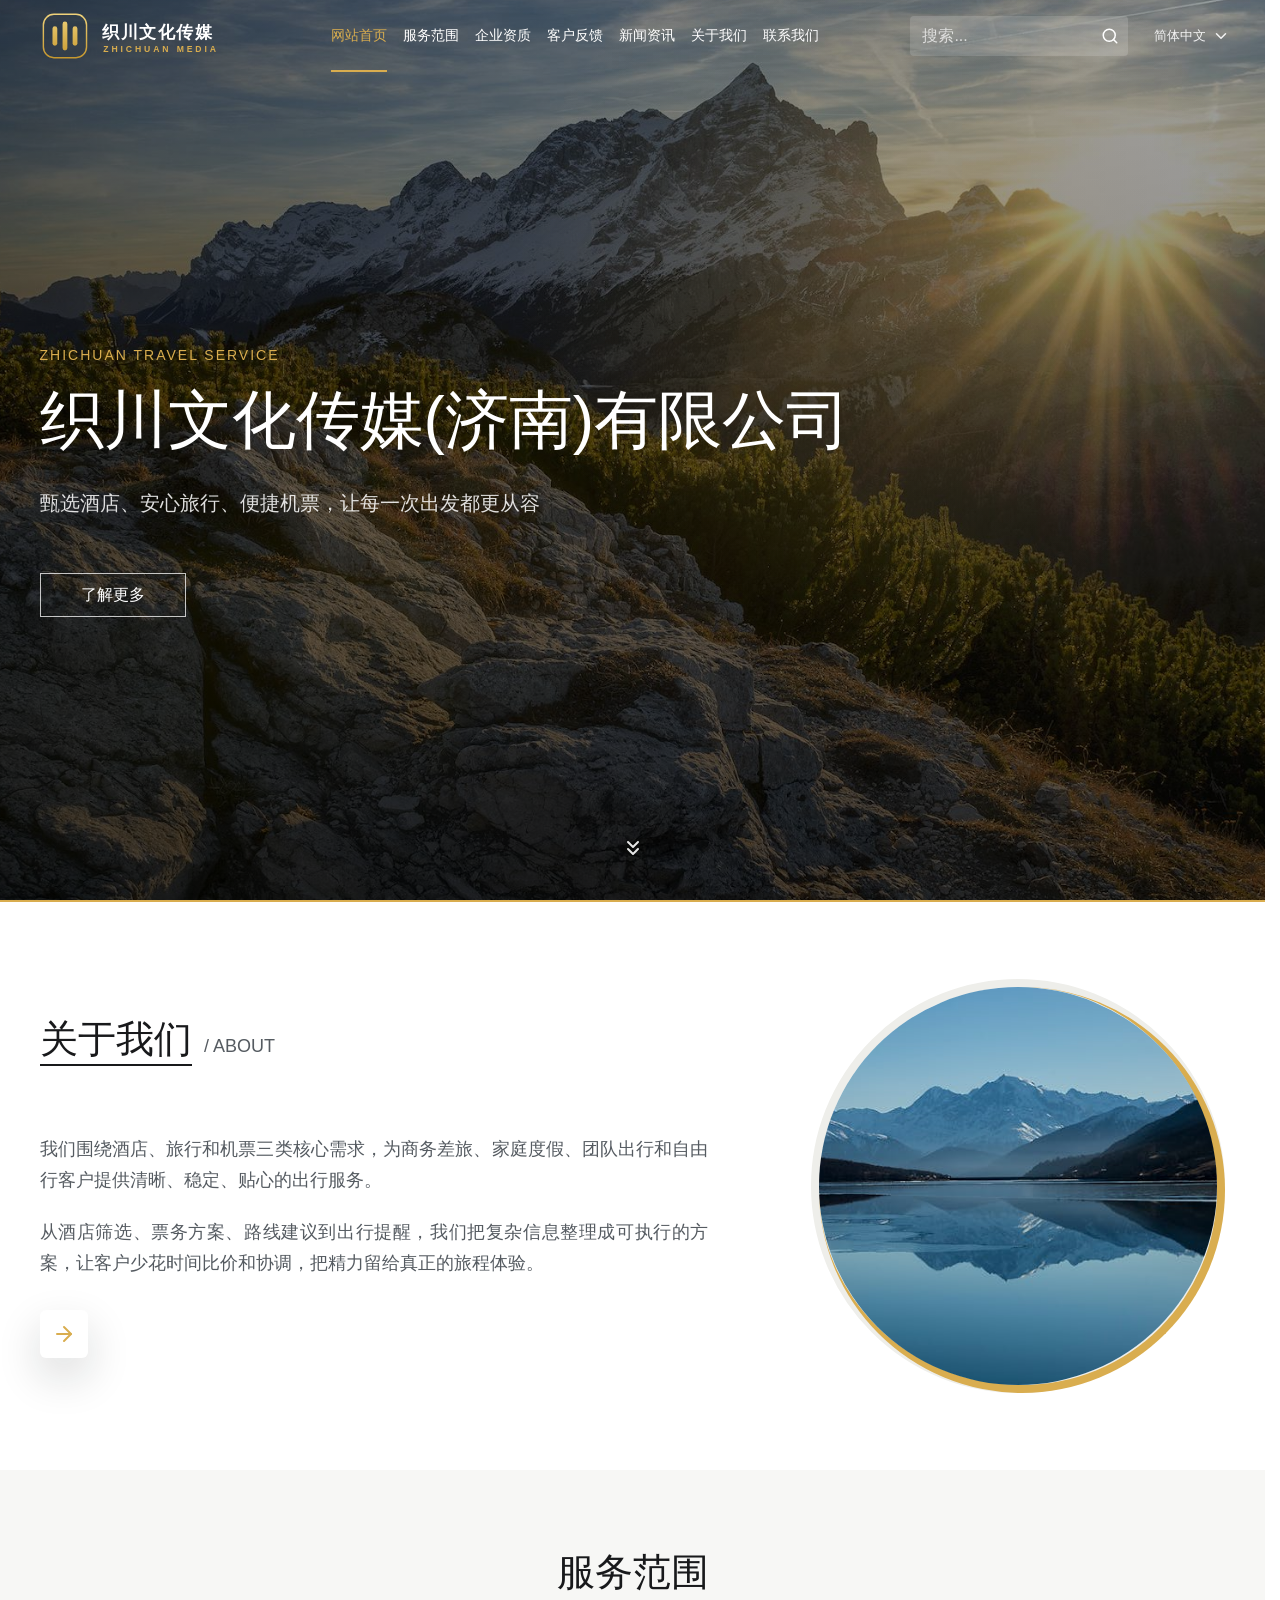
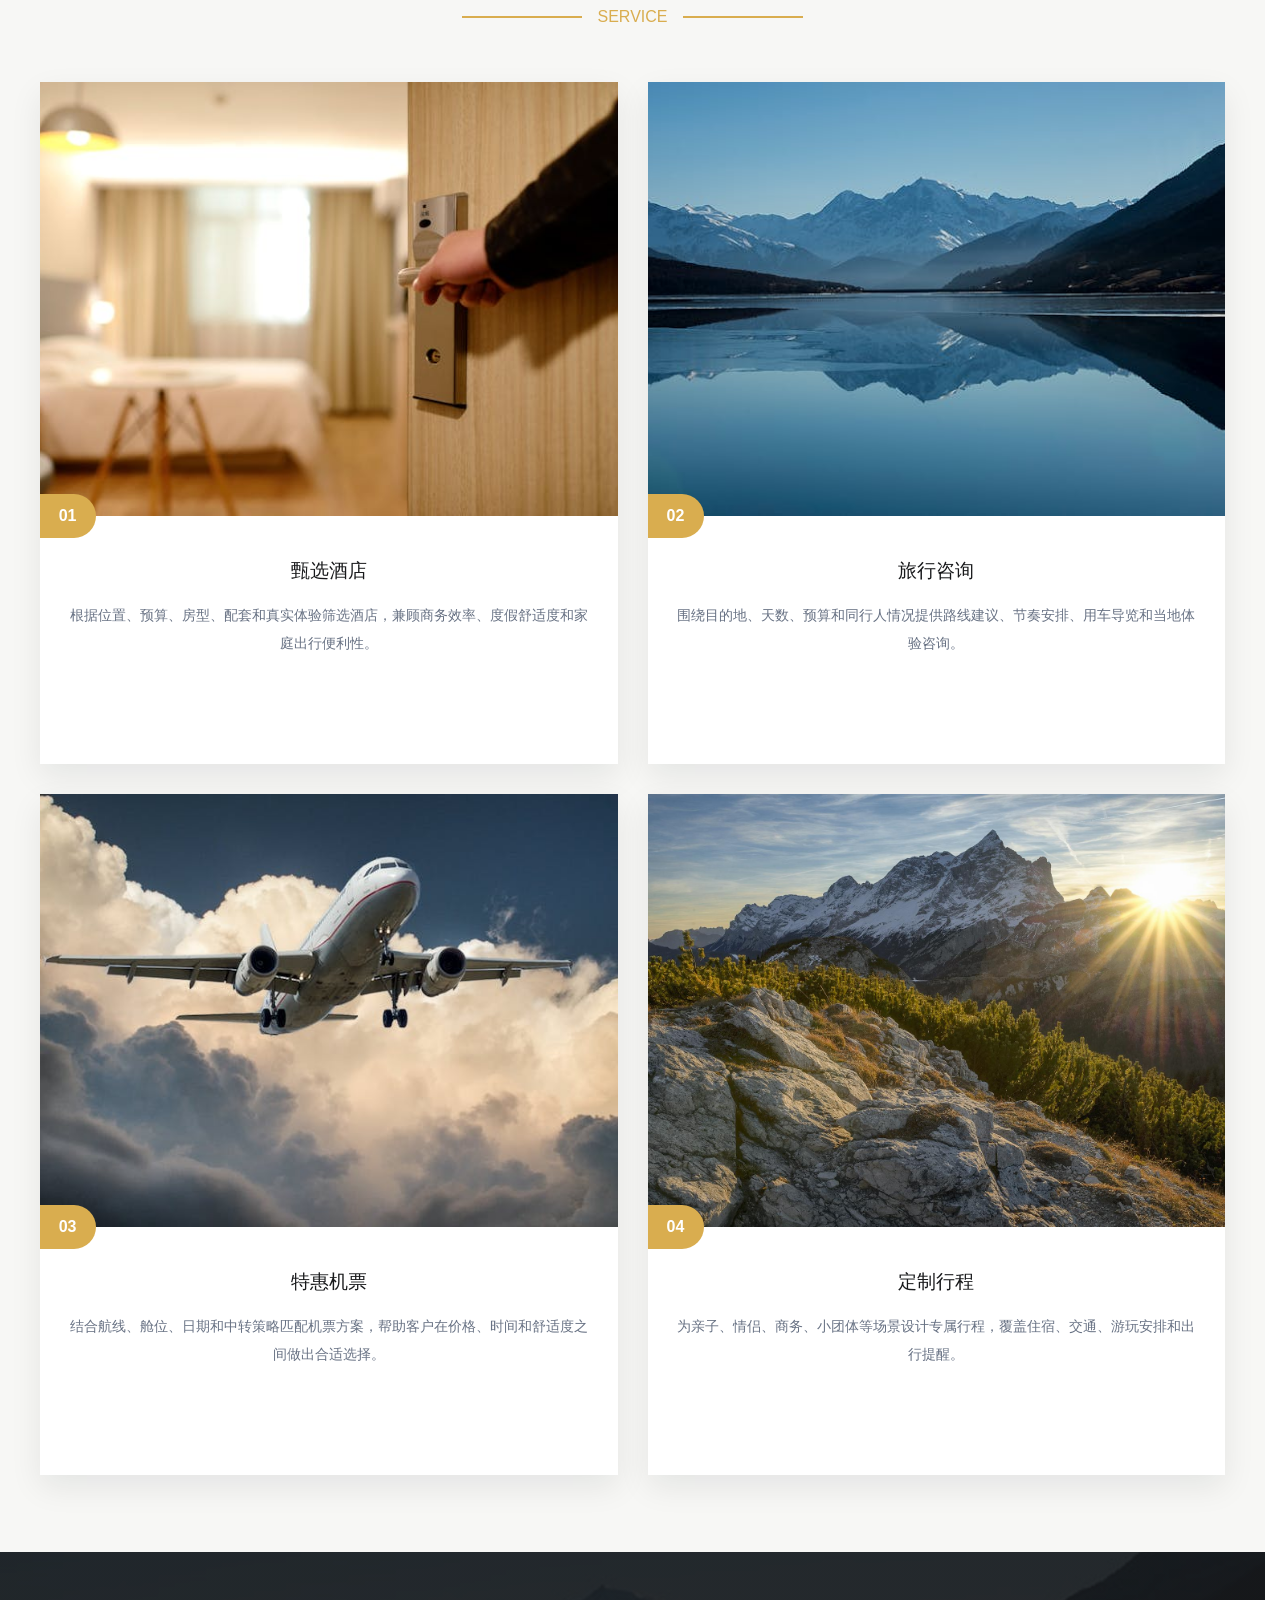
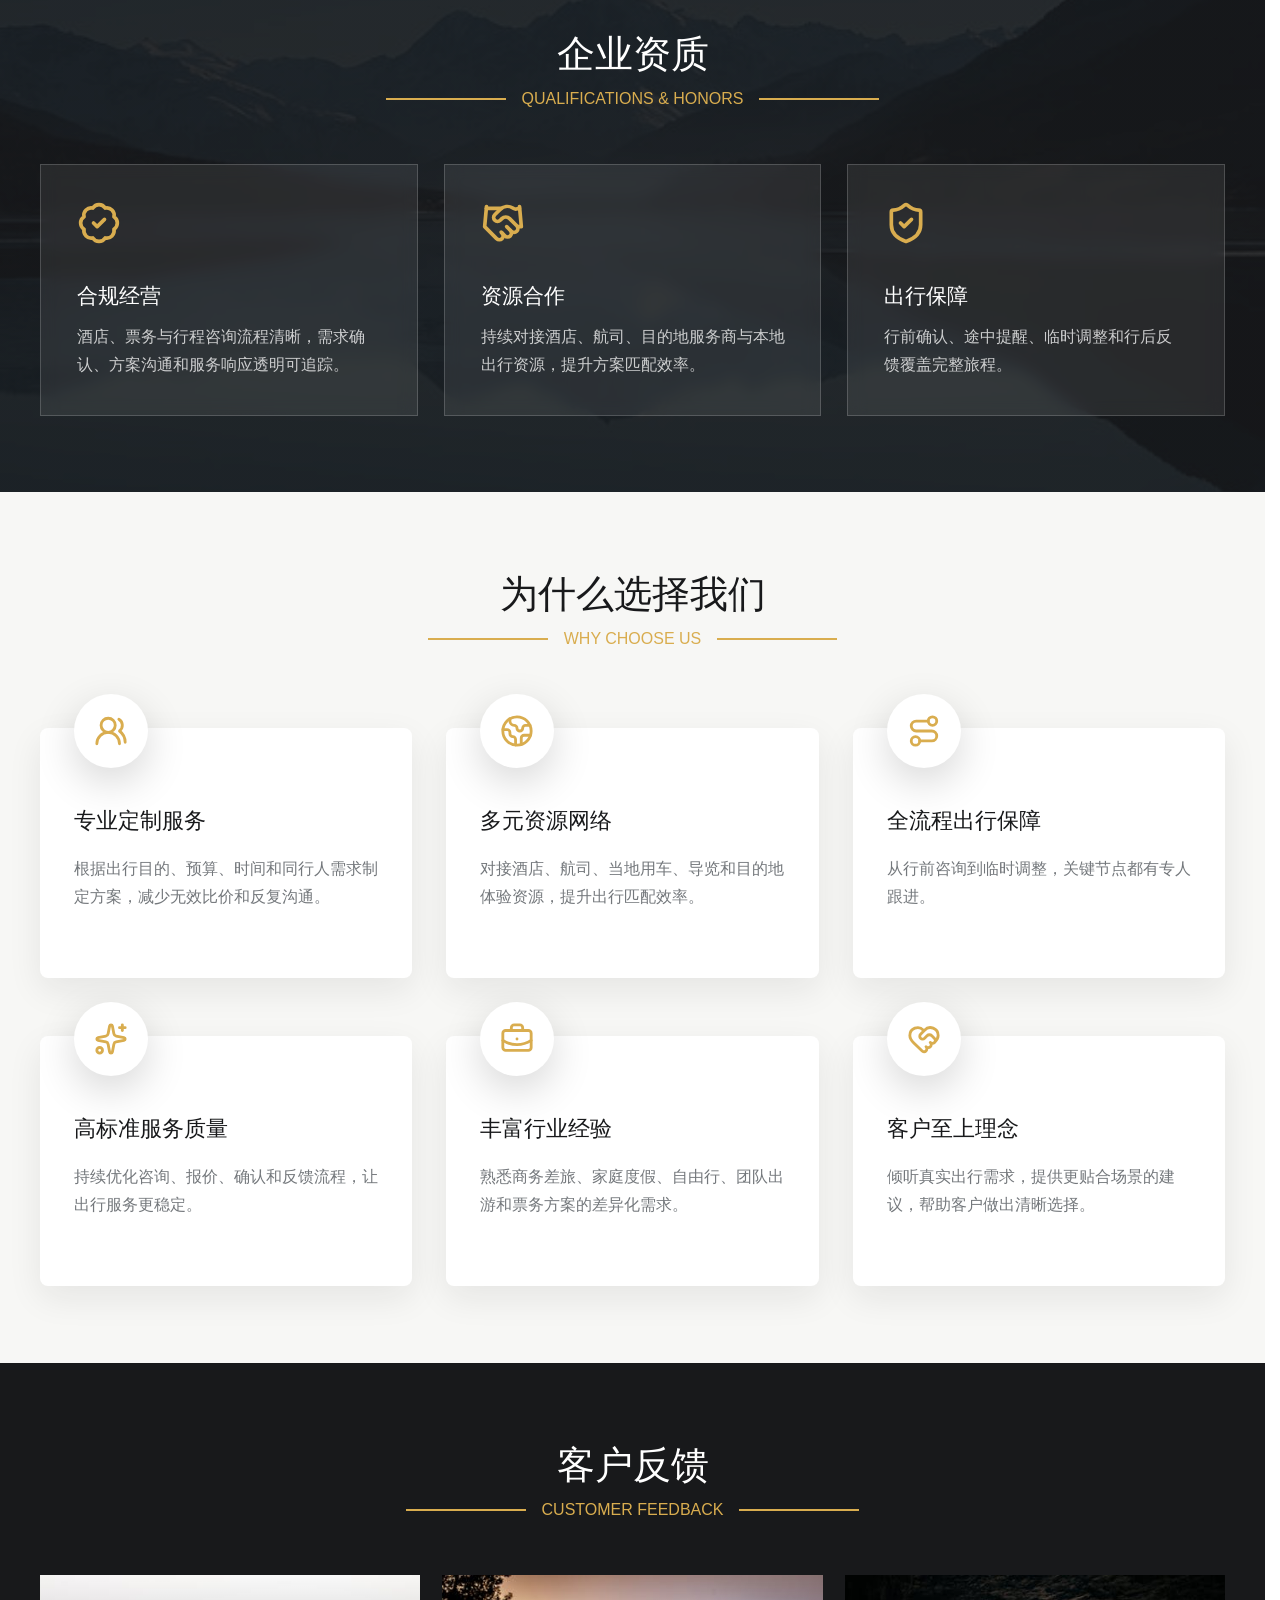
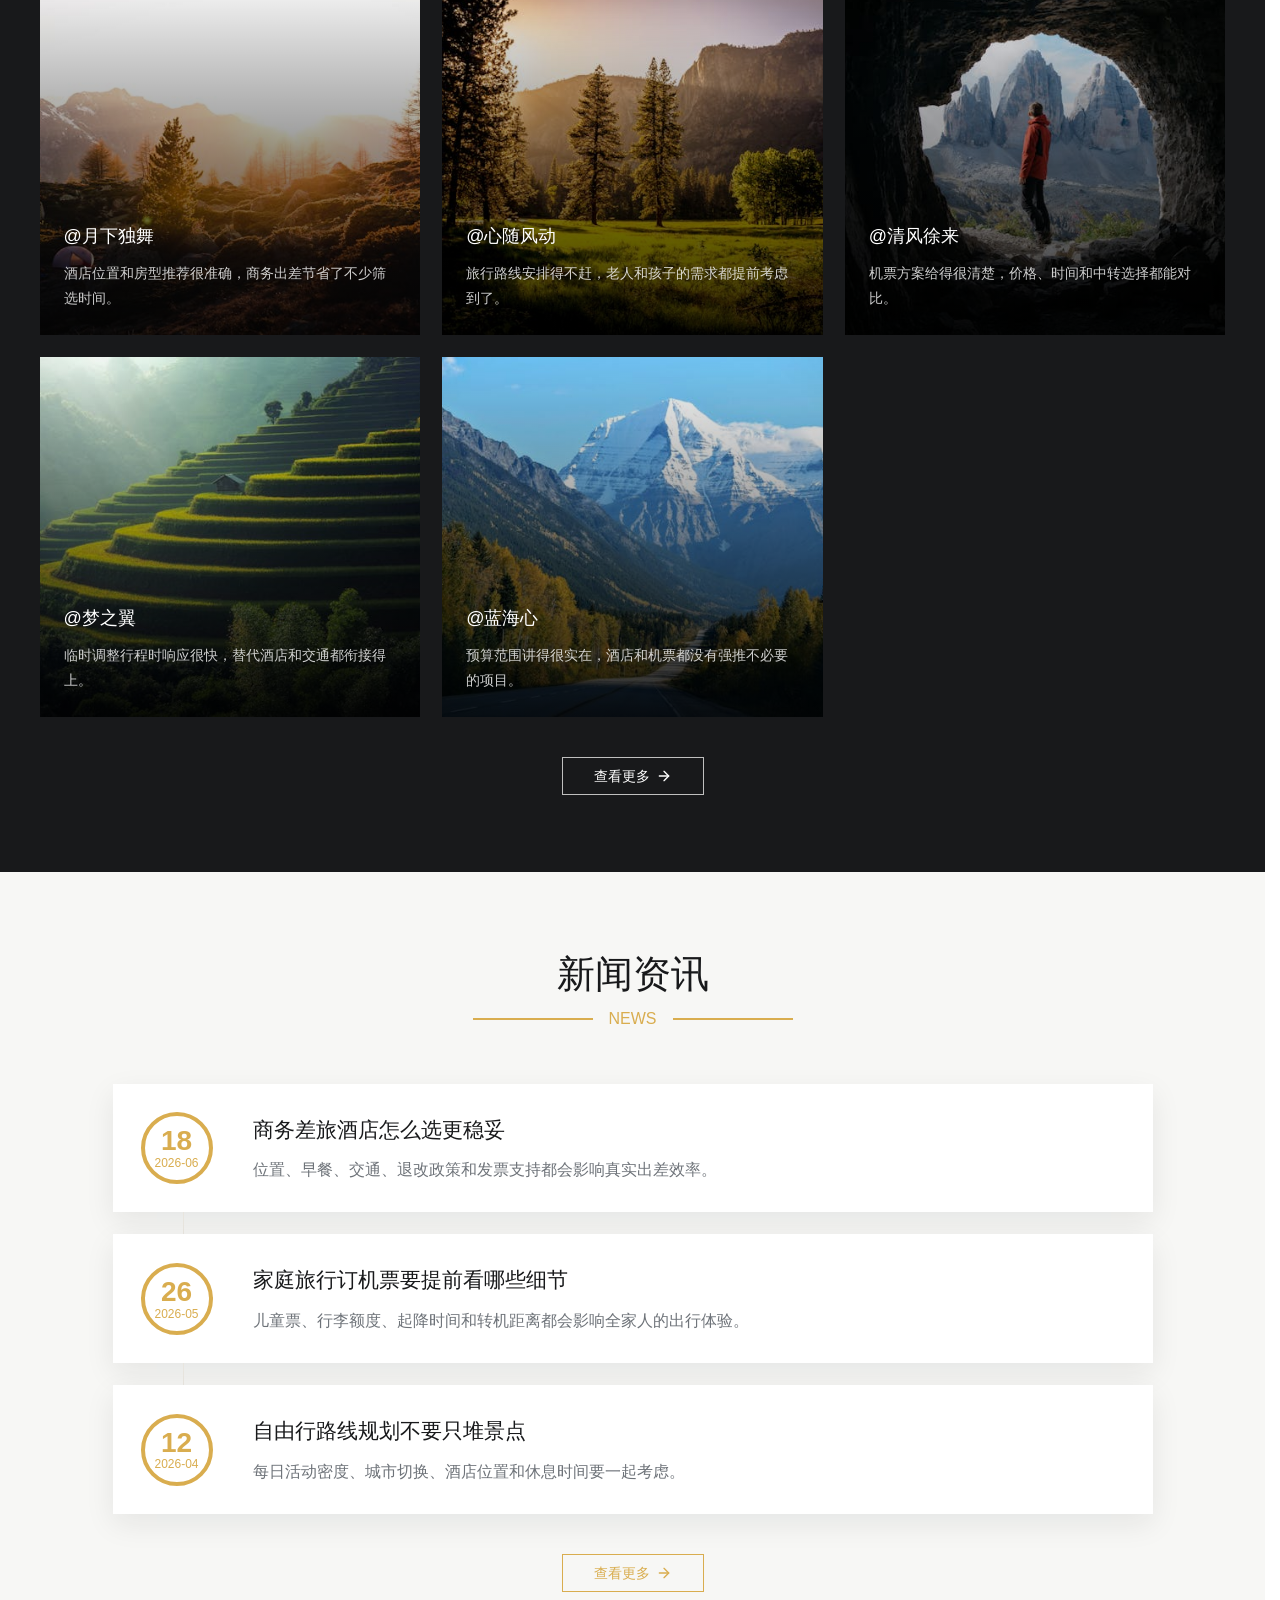
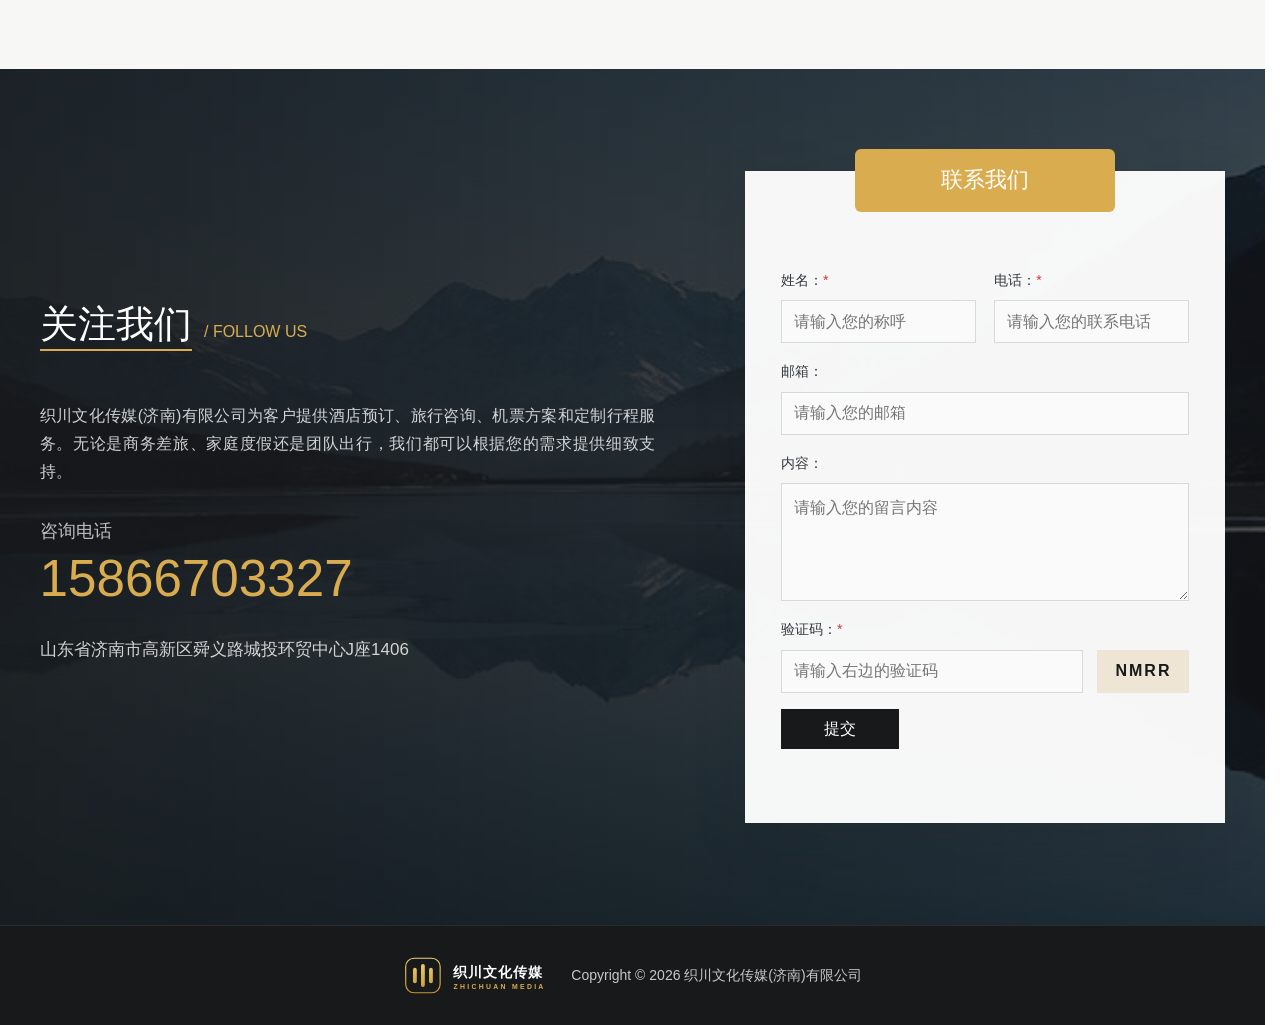
==== commit f5b1b89f: "Replace about section image" ====
--- a/index.html
+++ b/index.html
@@ -76,8 +76,8 @@
           </div>
           <div class="about-image reveal">
             <img
-              src="assets/img/about.png"
-              alt="旅行目的地湖泊与山景"
+              src="assets/img/travel.jpg"
+              alt="湖泊山景旅行目的地"
             />
           </div>
         </div>
--- a/styles.css
+++ b/styles.css
@@ -882,7 +882,7 @@
   color: var(--paper);
   background:
     linear-gradient(0deg, rgba(24, 25, 27, 0.9), rgba(24, 25, 27, 0.9)),
-    url("assets/img/about.png")
+    url("assets/img/travel.jpg")
       center / cover no-repeat;
 }
 
